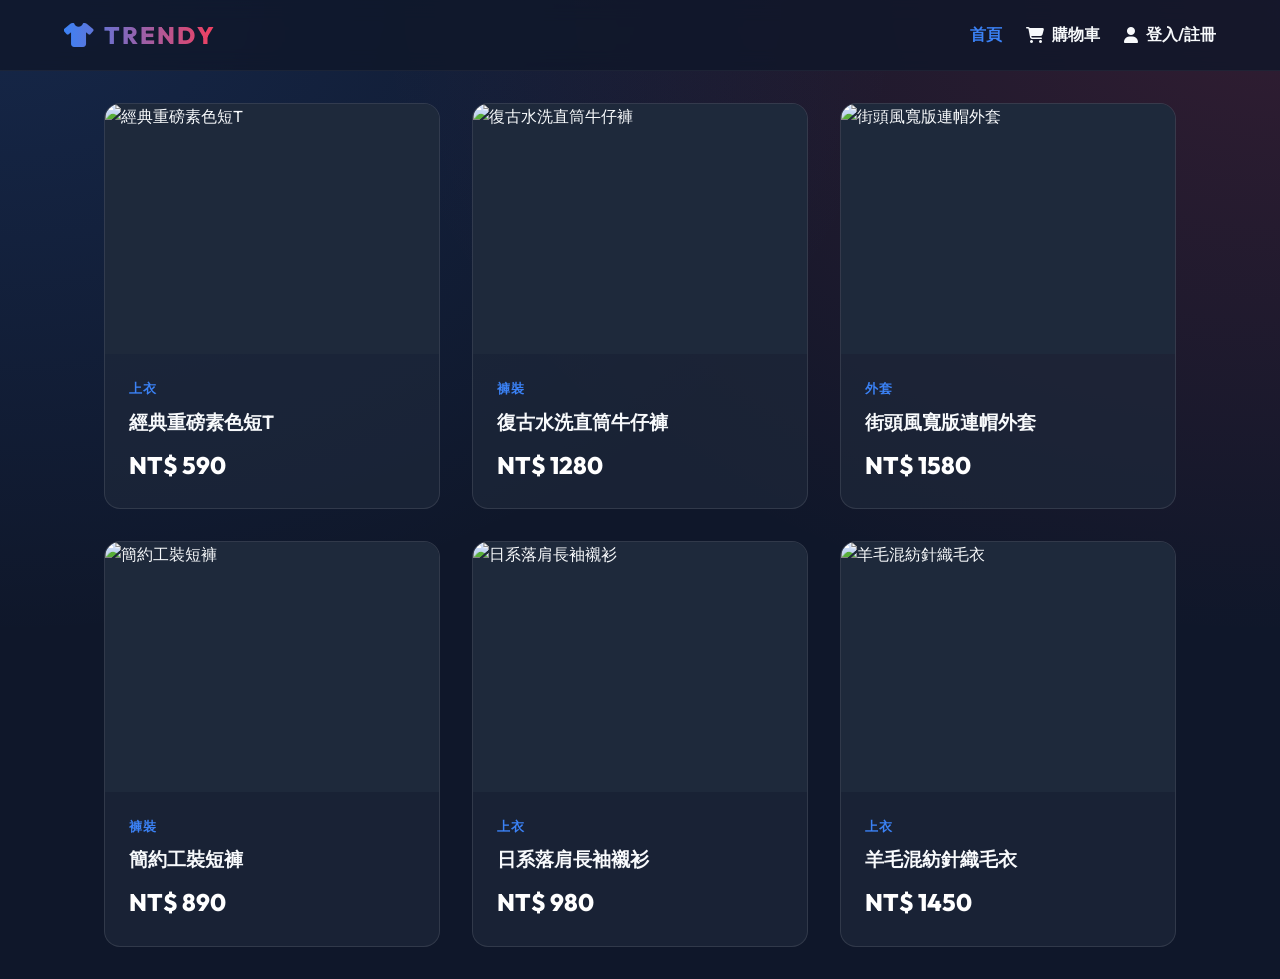
==== index.html @ 29b6b324 "Initial commit for Trendy Apparel Mall" ====
<!DOCTYPE html>
<html lang="zh-TW">
<head>
    <meta charset="UTF-8">
    <meta name="viewport" content="width=device-width, initial-scale=1.0">
    <title>潮流服飾商城 | Trendy Apparel</title>
    <link href="https://fonts.googleapis.com/css2?family=Outfit:wght@300;400;600;800&display=swap" rel="stylesheet">
    <link rel="stylesheet" href="https://cdnjs.cloudflare.com/ajax/libs/font-awesome/6.4.0/css/all.min.css">
    <link rel="stylesheet" href="css/style.css">
</head>
<body>
    <nav class="navbar">
        <div class="nav-brand">
            <i class="fa-solid fa-shirt"></i> TRENDY
        </div>
        <div class="nav-links">
            <a href="#" data-page="home" class="active">首頁</a>
            <a href="#" data-page="cart"><i class="fa-solid fa-cart-shopping"></i> 購物車 <span id="cart-count" class="badge">0</span></a>
            <a href="#" id="nav-user" data-page="auth"><i class="fa-solid fa-user"></i> 登入/註冊</a>
        </div>
    </nav>

    <main id="app-container">
        <!-- Views will be dynamically injected here -->
    </main>

    <!-- Notification Toast -->
    <div id="toast" class="toast"></div>

    <!-- Scripts -->
    <script type="module" src="js/data.js"></script>
    <script type="module" src="js/auth.js"></script>
    <script type="module" src="js/products.js"></script>
    <script type="module" src="js/cart.js"></script>
    <script type="module" src="js/app.js"></script>
</body>
</html>
---- css/style.css ----
:root {
    --bg-color: #0f172a;
    --text-color: #f8fafc;
    --primary-color: #3b82f6;
    --primary-hover: #2563eb;
    --secondary-color: #1e293b;
    --card-bg: rgba(30, 41, 59, 0.7);
    --border-color: rgba(255, 255, 255, 0.1);
    --accent-color: #f43f5e;
    --success-color: #10b981;
    --glass-bg: rgba(15, 23, 42, 0.8);
    --glass-border: rgba(255, 255, 255, 0.05);
}

* {
    margin: 0;
    padding: 0;
    box-sizing: border-box;
    font-family: 'Outfit', sans-serif;
}

body {
    background-color: var(--bg-color);
    color: var(--text-color);
    line-height: 1.6;
    background-image: 
        radial-gradient(at 0% 0%, rgba(59, 130, 246, 0.15) 0px, transparent 50%),
        radial-gradient(at 100% 0%, rgba(244, 63, 94, 0.15) 0px, transparent 50%);
    background-attachment: fixed;
    min-height: 100vh;
}

/* Navbar */
.navbar {
    display: flex;
    justify-content: space-between;
    align-items: center;
    padding: 1rem 5%;
    background: var(--glass-bg);
    backdrop-filter: blur(10px);
    -webkit-backdrop-filter: blur(10px);
    border-bottom: 1px solid var(--glass-border);
    position: sticky;
    top: 0;
    z-index: 1000;
}

.nav-brand {
    font-size: 1.5rem;
    font-weight: 800;
    letter-spacing: 2px;
    background: linear-gradient(to right, var(--primary-color), var(--accent-color));
    -webkit-background-clip: text;
    -webkit-text-fill-color: transparent;
    display: flex;
    align-items: center;
    gap: 0.5rem;
}

.nav-links {
    display: flex;
    gap: 1.5rem;
    align-items: center;
}

.nav-links a {
    color: var(--text-color);
    text-decoration: none;
    font-weight: 600;
    transition: color 0.3s ease;
    position: relative;
    display: flex;
    align-items: center;
    gap: 0.5rem;
}

.nav-links a:hover, .nav-links a.active {
    color: var(--primary-color);
}

.badge {
    background: var(--accent-color);
    color: white;
    font-size: 0.7rem;
    padding: 2px 6px;
    border-radius: 10px;
    position: absolute;
    top: -8px;
    right: -10px;
}

/* Main Container */
main {
    padding: 2rem 5%;
    max-width: 1200px;
    margin: 0 auto;
    min-height: calc(100vh - 70px);
    animation: fadeIn 0.5s ease-in;
}

@keyframes fadeIn {
    from { opacity: 0; transform: translateY(10px); }
    to { opacity: 1; transform: translateY(0); }
}

/* Buttons */
.btn {
    padding: 0.8rem 1.5rem;
    border: none;
    border-radius: 8px;
    font-weight: 600;
    cursor: pointer;
    transition: all 0.3s ease;
    background: var(--primary-color);
    color: white;
    font-size: 1rem;
    display: inline-flex;
    align-items: center;
    justify-content: center;
    gap: 0.5rem;
}

.btn:hover {
    background: var(--primary-hover);
    transform: translateY(-2px);
    box-shadow: 0 4px 12px rgba(59, 130, 246, 0.4);
}

.btn-outline {
    background: transparent;
    border: 1px solid var(--primary-color);
    color: var(--primary-color);
}

.btn-outline:hover {
    background: var(--primary-color);
    color: white;
}

.btn-danger {
    background: var(--accent-color);
}
.btn-danger:hover {
    background: #e11d48;
    box-shadow: 0 4px 12px rgba(244, 63, 94, 0.4);
}

/* Form Elements */
.form-group {
    margin-bottom: 1.5rem;
}

.form-group label {
    display: block;
    margin-bottom: 0.5rem;
    font-weight: 600;
    font-size: 0.9rem;
    color: #cbd5e1;
}

.form-control {
    width: 100%;
    padding: 0.8rem 1rem;
    background: rgba(15, 23, 42, 0.5);
    border: 1px solid var(--border-color);
    border-radius: 8px;
    color: white;
    font-size: 1rem;
    transition: border-color 0.3s ease, box-shadow 0.3s ease;
}

.form-control:focus {
    outline: none;
    border-color: var(--primary-color);
    box-shadow: 0 0 0 2px rgba(59, 130, 246, 0.3);
}

/* Cards */
.card {
    background: var(--card-bg);
    border: 1px solid var(--border-color);
    border-radius: 16px;
    padding: 2rem;
    backdrop-filter: blur(10px);
    -webkit-backdrop-filter: blur(10px);
    box-shadow: 0 10px 30px rgba(0, 0, 0, 0.2);
}

/* Product Grid */
.product-grid {
    display: grid;
    grid-template-columns: repeat(auto-fill, minmax(280px, 1fr));
    gap: 2rem;
}

.product-card {
    background: var(--card-bg);
    border: 1px solid var(--border-color);
    border-radius: 16px;
    overflow: hidden;
    transition: all 0.4s cubic-bezier(0.175, 0.885, 0.32, 1.275);
    cursor: pointer;
    position: relative;
    display: flex;
    flex-direction: column;
}

.product-card:hover {
    transform: translateY(-10px);
    border-color: var(--primary-color);
    box-shadow: 0 15px 30px rgba(0, 0, 0, 0.3);
}

.product-image-container {
    height: 250px;
    overflow: hidden;
    background: var(--secondary-color);
    position: relative;
}

.product-image {
    width: 100%;
    height: 100%;
    object-fit: cover;
    transition: transform 0.5s ease;
}

.product-card:hover .product-image {
    transform: scale(1.1);
}

.product-info {
    padding: 1.5rem;
    flex-grow: 1;
    display: flex;
    flex-direction: column;
}

.product-category {
    font-size: 0.8rem;
    color: var(--primary-color);
    text-transform: uppercase;
    font-weight: 800;
    letter-spacing: 1px;
    margin-bottom: 0.5rem;
}

.product-title {
    font-size: 1.2rem;
    font-weight: 600;
    margin-bottom: 0.5rem;
}

.product-price {
    font-size: 1.5rem;
    font-weight: 800;
    color: white;
    margin-top: auto;
}

/* Detail View */
.product-detail-view {
    display: grid;
    grid-template-columns: 1fr 1fr;
    gap: 3rem;
    align-items: center;
}

.detail-image {
    width: 100%;
    border-radius: 16px;
    box-shadow: 0 20px 40px rgba(0,0,0,0.4);
}

.quantity-control {
    display: flex;
    align-items: center;
    gap: 1rem;
    margin: 1.5rem 0;
}

.quantity-input {
    width: 80px;
    text-align: center;
}

/* Cart & Orders */
.cart-item, .order-item {
    display: flex;
    justify-content: space-between;
    align-items: center;
    padding: 1.5rem;
    border-bottom: 1px solid var(--border-color);
    background: rgba(30, 41, 59, 0.3);
    margin-bottom: 1rem;
    border-radius: 12px;
}

.cart-item-info {
    display: flex;
    align-items: center;
    gap: 1.5rem;
}

.cart-item-img {
    width: 80px;
    height: 80px;
    border-radius: 8px;
    object-fit: cover;
}

.cart-summary {
    margin-top: 2rem;
    padding-top: 2rem;
    border-top: 1px solid var(--border-color);
    text-align: right;
}

.total-price {
    font-size: 2rem;
    font-weight: 800;
    color: var(--primary-color);
    margin-bottom: 1rem;
}

/* Auth / Forms */
.auth-container {
    max-width: 450px;
    margin: 0 auto;
}

.tabs {
    display: flex;
    margin-bottom: 2rem;
    border-bottom: 1px solid var(--border-color);
}

.tab {
    flex: 1;
    text-align: center;
    padding: 1rem;
    cursor: pointer;
    font-weight: 600;
    color: #cbd5e1;
    transition: all 0.3s ease;
}

.tab.active {
    color: var(--primary-color);
    border-bottom: 2px solid var(--primary-color);
}

/* Toast */
.toast {
    position: fixed;
    bottom: 20px;
    right: 20px;
    background: var(--success-color);
    color: white;
    padding: 1rem 2rem;
    border-radius: 8px;
    box-shadow: 0 10px 30px rgba(0,0,0,0.3);
    transform: translateY(100px);
    opacity: 0;
    transition: all 0.3s cubic-bezier(0.68, -0.55, 0.265, 1.55);
    z-index: 9999;
    font-weight: 600;
}

.toast.show {
    transform: translateY(0);
    opacity: 1;
}

.toast.error {
    background: var(--accent-color);
}

/* Responsive */
@media (max-width: 768px) {
    .product-detail-view {
        grid-template-columns: 1fr;
    }
    
    .cart-item {
        flex-direction: column;
        align-items: flex-start;
        gap: 1rem;
    }
}
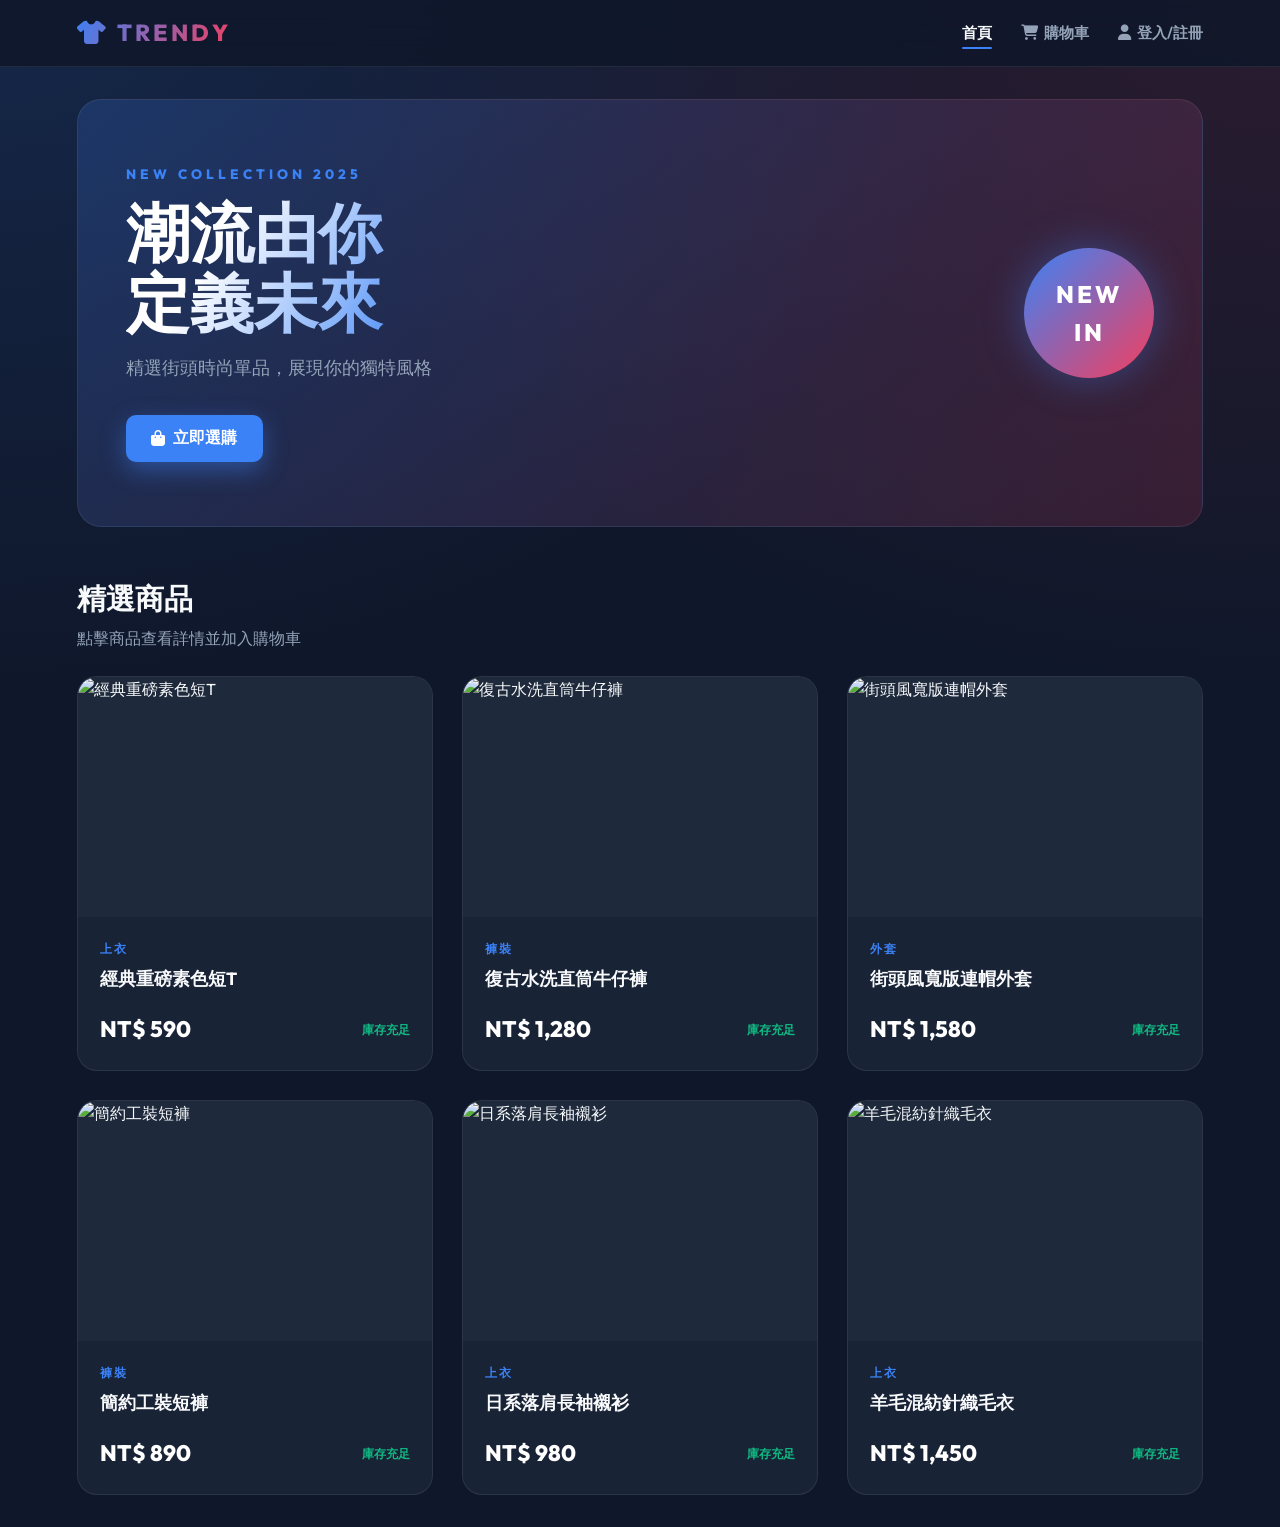
==== commit e69f9ab0: "fix: resolve blank page, refactor to single main.js, improve UI/CSS" ====
--- a/index.html
+++ b/index.html
@@ -3,8 +3,9 @@
 <head>
     <meta charset="UTF-8">
     <meta name="viewport" content="width=device-width, initial-scale=1.0">
+    <meta name="description" content="潮流服飾商城 Trendy Apparel — 精選街頭時尚單品，展現你的獨特風格">
     <title>潮流服飾商城 | Trendy Apparel</title>
-    <link href="https://fonts.googleapis.com/css2?family=Outfit:wght@300;400;600;800&display=swap" rel="stylesheet">
+    <link href="https://fonts.googleapis.com/css2?family=Outfit:wght@300;400;600;700;800&display=swap" rel="stylesheet">
     <link rel="stylesheet" href="https://cdnjs.cloudflare.com/ajax/libs/font-awesome/6.4.0/css/all.min.css">
     <link rel="stylesheet" href="css/style.css">
 </head>
@@ -15,23 +16,24 @@
         </div>
         <div class="nav-links">
             <a href="#" data-page="home" class="active">首頁</a>
-            <a href="#" data-page="cart"><i class="fa-solid fa-cart-shopping"></i> 購物車 <span id="cart-count" class="badge">0</span></a>
-            <a href="#" id="nav-user" data-page="auth"><i class="fa-solid fa-user"></i> 登入/註冊</a>
+            <a href="#" data-page="cart">
+                <i class="fa-solid fa-cart-shopping"></i> 購物車
+                <span id="cart-count" class="badge">0</span>
+            </a>
+            <a href="#" id="nav-user" data-page="auth">
+                <i class="fa-solid fa-user"></i> 登入/註冊
+            </a>
         </div>
     </nav>
 
     <main id="app-container">
-        <!-- Views will be dynamically injected here -->
+        <!-- 動態內容注入區 -->
     </main>
 
     <!-- Notification Toast -->
     <div id="toast" class="toast"></div>
 
-    <!-- Scripts -->
-    <script type="module" src="js/data.js"></script>
-    <script type="module" src="js/auth.js"></script>
-    <script type="module" src="js/products.js"></script>
-    <script type="module" src="js/cart.js"></script>
-    <script type="module" src="js/app.js"></script>
+    <!-- 單一入口腳本，不使用 ES Module，相容 file:// 直接開啟 -->
+    <script src="js/main.js"></script>
 </body>
 </html>
--- a/css/style.css
+++ b/css/style.css
@@ -1,55 +1,56 @@
+/* ============================================================
+   Trendy Apparel Mall — style.css
+   ============================================================ */
+
+/* ─── CSS Variables ─────────────────────────────────────────── */
 :root {
-    --bg-color: #0f172a;
-    --text-color: #f8fafc;
-    --primary-color: #3b82f6;
-    --primary-hover: #2563eb;
-    --secondary-color: #1e293b;
-    --card-bg: rgba(30, 41, 59, 0.7);
-    --border-color: rgba(255, 255, 255, 0.1);
-    --accent-color: #f43f5e;
-    --success-color: #10b981;
-    --glass-bg: rgba(15, 23, 42, 0.8);
-    --glass-border: rgba(255, 255, 255, 0.05);
-}
-
-* {
-    margin: 0;
-    padding: 0;
-    box-sizing: border-box;
+    --bg:           #0f172a;
+    --text:         #f8fafc;
+    --primary:      #3b82f6;
+    --primary-h:    #2563eb;
+    --secondary:    #1e293b;
+    --card-bg:      rgba(30, 41, 59, 0.75);
+    --border:       rgba(255, 255, 255, 0.08);
+    --accent:       #f43f5e;
+    --success:      #10b981;
+    --glass-bg:     rgba(15, 23, 42, 0.85);
+    --muted:        #94a3b8;
+}
+
+/* ─── Reset ─────────────────────────────────────────────────── */
+*, *::before, *::after { margin: 0; padding: 0; box-sizing: border-box; }
+body {
+    background-color: var(--bg);
+    color: var(--text);
     font-family: 'Outfit', sans-serif;
-}
-
-body {
-    background-color: var(--bg-color);
-    color: var(--text-color);
     line-height: 1.6;
-    background-image: 
-        radial-gradient(at 0% 0%, rgba(59, 130, 246, 0.15) 0px, transparent 50%),
-        radial-gradient(at 100% 0%, rgba(244, 63, 94, 0.15) 0px, transparent 50%);
+    min-height: 100vh;
+    background-image:
+        radial-gradient(at 0% 0%,   rgba(59,130,246,0.15) 0px, transparent 55%),
+        radial-gradient(at 100% 0%, rgba(244,63,94,0.12)  0px, transparent 55%);
     background-attachment: fixed;
-    min-height: 100vh;
-}
-
-/* Navbar */
+}
+
+/* ─── Navbar ─────────────────────────────────────────────────── */
 .navbar {
     display: flex;
     justify-content: space-between;
     align-items: center;
-    padding: 1rem 5%;
+    padding: 0.9rem 6%;
     background: var(--glass-bg);
-    backdrop-filter: blur(10px);
-    -webkit-backdrop-filter: blur(10px);
-    border-bottom: 1px solid var(--glass-border);
+    backdrop-filter: blur(14px);
+    -webkit-backdrop-filter: blur(14px);
+    border-bottom: 1px solid var(--border);
     position: sticky;
     top: 0;
     z-index: 1000;
 }
 
 .nav-brand {
-    font-size: 1.5rem;
-    font-weight: 800;
-    letter-spacing: 2px;
-    background: linear-gradient(to right, var(--primary-color), var(--accent-color));
+    font-size: 1.45rem;
+    font-weight: 800;
+    letter-spacing: 3px;
+    background: linear-gradient(120deg, var(--primary), var(--accent));
     -webkit-background-clip: text;
     -webkit-text-fill-color: transparent;
     display: flex;
@@ -57,99 +58,171 @@
     gap: 0.5rem;
 }
 
-.nav-links {
-    display: flex;
-    gap: 1.5rem;
-    align-items: center;
-}
+.nav-links { display: flex; gap: 1.8rem; align-items: center; }
 
 .nav-links a {
-    color: var(--text-color);
+    color: var(--muted);
     text-decoration: none;
     font-weight: 600;
-    transition: color 0.3s ease;
+    font-size: 0.95rem;
+    transition: color 0.25s;
     position: relative;
     display: flex;
     align-items: center;
-    gap: 0.5rem;
-}
-
-.nav-links a:hover, .nav-links a.active {
-    color: var(--primary-color);
-}
+    gap: 0.4rem;
+}
+.nav-links a::after {
+    content: '';
+    position: absolute;
+    bottom: -4px; left: 0;
+    width: 0; height: 2px;
+    background: var(--primary);
+    transition: width 0.3s ease;
+    border-radius: 2px;
+}
+.nav-links a:hover, .nav-links a.active { color: var(--text); }
+.nav-links a:hover::after, .nav-links a.active::after { width: 100%; }
 
 .badge {
-    background: var(--accent-color);
-    color: white;
-    font-size: 0.7rem;
+    background: var(--accent);
+    color: white;
+    font-size: 0.65rem;
+    font-weight: 800;
     padding: 2px 6px;
     border-radius: 10px;
     position: absolute;
-    top: -8px;
-    right: -10px;
-}
-
-/* Main Container */
+    top: -8px; right: -12px;
+    min-width: 18px;
+    text-align: center;
+}
+
+/* ─── Main Container ─────────────────────────────────────────── */
 main {
-    padding: 2rem 5%;
-    max-width: 1200px;
+    padding: 2rem 6%;
+    max-width: 1280px;
     margin: 0 auto;
-    min-height: calc(100vh - 70px);
-    animation: fadeIn 0.5s ease-in;
+    min-height: calc(100vh - 64px);
+    animation: fadeIn 0.4s ease;
 }
 
 @keyframes fadeIn {
-    from { opacity: 0; transform: translateY(10px); }
-    to { opacity: 1; transform: translateY(0); }
-}
-
-/* Buttons */
+    from { opacity: 0; transform: translateY(12px); }
+    to   { opacity: 1; transform: translateY(0); }
+}
+
+/* ─── Hero Section ───────────────────────────────────────────── */
+.hero {
+    position: relative;
+    background: linear-gradient(135deg, rgba(59,130,246,0.2) 0%, rgba(244,63,94,0.15) 100%);
+    border: 1px solid var(--border);
+    border-radius: 24px;
+    padding: 4rem 3rem;
+    margin-bottom: 3rem;
+    overflow: hidden;
+    display: flex;
+    align-items: center;
+    justify-content: space-between;
+}
+.hero::before {
+    content: '';
+    position: absolute;
+    inset: 0;
+    background: url('https://images.unsplash.com/photo-1490481651871-ab68de25d43d?auto=format&fit=crop&w=1600&q=60') center/cover no-repeat;
+    opacity: 0.08;
+    z-index: 0;
+}
+.hero-content { position: relative; z-index: 1; }
+.hero-sub {
+    font-size: 0.85rem;
+    font-weight: 800;
+    letter-spacing: 4px;
+    color: var(--primary);
+    margin-bottom: 0.75rem;
+}
+.hero-title {
+    font-size: clamp(2.2rem, 5vw, 4rem);
+    font-weight: 800;
+    line-height: 1.1;
+    background: linear-gradient(120deg, #fff 30%, var(--primary));
+    -webkit-background-clip: text;
+    -webkit-text-fill-color: transparent;
+    margin-bottom: 1rem;
+}
+.hero-desc {
+    font-size: 1.1rem;
+    color: var(--muted);
+    margin-bottom: 2rem;
+    max-width: 440px;
+}
+.btn-hero {
+    font-size: 1.05rem;
+    padding: 0.9rem 2.2rem;
+    background: linear-gradient(120deg, var(--primary), #6366f1);
+    box-shadow: 0 8px 24px rgba(59,130,246,0.45);
+}
+.btn-hero:hover {
+    transform: translateY(-3px);
+    box-shadow: 0 12px 32px rgba(59,130,246,0.55);
+}
+.hero-badge-wrap { position: relative; z-index: 1; }
+.hero-badge {
+    background: linear-gradient(135deg, var(--primary), var(--accent));
+    color: white;
+    font-size: 1.5rem;
+    font-weight: 800;
+    letter-spacing: 3px;
+    padding: 2rem 2.5rem;
+    border-radius: 50%;
+    width: 130px; height: 130px;
+    display: flex; align-items: center; justify-content: center;
+    text-align: center;
+    box-shadow: 0 0 40px rgba(59,130,246,0.4);
+    animation: pulse 2s infinite;
+}
+@keyframes pulse {
+    0%, 100% { box-shadow: 0 0 40px rgba(59,130,246,0.4); }
+    50%       { box-shadow: 0 0 60px rgba(59,130,246,0.7); }
+}
+
+/* ─── Section Header ─────────────────────────────────────────── */
+.section-header { margin-bottom: 1.5rem; }
+.section-title  { font-size: 1.8rem; font-weight: 800; }
+.section-sub    { color: var(--muted); margin-top: 0.3rem; }
+.page-title     { font-size: 1.8rem; font-weight: 800; margin-bottom: 1.5rem; }
+
+/* ─── Buttons ────────────────────────────────────────────────── */
 .btn {
-    padding: 0.8rem 1.5rem;
+    padding: 0.8rem 1.6rem;
     border: none;
-    border-radius: 8px;
+    border-radius: 10px;
     font-weight: 600;
     cursor: pointer;
-    transition: all 0.3s ease;
-    background: var(--primary-color);
+    transition: all 0.25s ease;
+    background: var(--primary);
     color: white;
     font-size: 1rem;
+    font-family: 'Outfit', sans-serif;
     display: inline-flex;
     align-items: center;
     justify-content: center;
     gap: 0.5rem;
 }
-
 .btn:hover {
-    background: var(--primary-hover);
+    background: var(--primary-h);
     transform: translateY(-2px);
-    box-shadow: 0 4px 12px rgba(59, 130, 246, 0.4);
-}
-
+    box-shadow: 0 6px 16px rgba(59,130,246,0.4);
+}
 .btn-outline {
     background: transparent;
-    border: 1px solid var(--primary-color);
-    color: var(--primary-color);
-}
-
-.btn-outline:hover {
-    background: var(--primary-color);
-    color: white;
-}
-
-.btn-danger {
-    background: var(--accent-color);
-}
-.btn-danger:hover {
-    background: #e11d48;
-    box-shadow: 0 4px 12px rgba(244, 63, 94, 0.4);
-}
-
-/* Form Elements */
-.form-group {
-    margin-bottom: 1.5rem;
-}
-
+    border: 1px solid var(--primary);
+    color: var(--primary);
+}
+.btn-outline:hover { background: var(--primary); color: white; }
+.btn-danger { background: var(--accent); }
+.btn-danger:hover { background: #e11d48; box-shadow: 0 6px 16px rgba(244,63,94,0.4); }
+
+/* ─── Forms ──────────────────────────────────────────────────── */
+.form-group { margin-bottom: 1.4rem; }
 .form-group label {
     display: block;
     margin-bottom: 0.5rem;
@@ -157,234 +230,330 @@
     font-size: 0.9rem;
     color: #cbd5e1;
 }
-
 .form-control {
     width: 100%;
     padding: 0.8rem 1rem;
-    background: rgba(15, 23, 42, 0.5);
-    border: 1px solid var(--border-color);
+    background: rgba(15, 23, 42, 0.6);
+    border: 1px solid var(--border);
     border-radius: 8px;
     color: white;
     font-size: 1rem;
-    transition: border-color 0.3s ease, box-shadow 0.3s ease;
-}
-
+    font-family: 'Outfit', sans-serif;
+    transition: border-color 0.25s, box-shadow 0.25s;
+}
 .form-control:focus {
     outline: none;
-    border-color: var(--primary-color);
-    box-shadow: 0 0 0 2px rgba(59, 130, 246, 0.3);
-}
-
-/* Cards */
+    border-color: var(--primary);
+    box-shadow: 0 0 0 3px rgba(59,130,246,0.2);
+}
+
+/* ─── Cards ──────────────────────────────────────────────────── */
 .card {
     background: var(--card-bg);
-    border: 1px solid var(--border-color);
-    border-radius: 16px;
+    border: 1px solid var(--border);
+    border-radius: 20px;
     padding: 2rem;
-    backdrop-filter: blur(10px);
-    -webkit-backdrop-filter: blur(10px);
-    box-shadow: 0 10px 30px rgba(0, 0, 0, 0.2);
-}
-
-/* Product Grid */
+    backdrop-filter: blur(12px);
+    -webkit-backdrop-filter: blur(12px);
+    box-shadow: 0 12px 32px rgba(0,0,0,0.2);
+}
+
+/* ─── Product Grid ───────────────────────────────────────────── */
 .product-grid {
     display: grid;
-    grid-template-columns: repeat(auto-fill, minmax(280px, 1fr));
-    gap: 2rem;
+    grid-template-columns: repeat(auto-fill, minmax(270px, 1fr));
+    gap: 1.8rem;
 }
 
 .product-card {
     background: var(--card-bg);
-    border: 1px solid var(--border-color);
-    border-radius: 16px;
+    border: 1px solid var(--border);
+    border-radius: 20px;
     overflow: hidden;
-    transition: all 0.4s cubic-bezier(0.175, 0.885, 0.32, 1.275);
+    transition: all 0.35s cubic-bezier(0.175, 0.885, 0.32, 1.275);
     cursor: pointer;
-    position: relative;
     display: flex;
     flex-direction: column;
 }
-
 .product-card:hover {
     transform: translateY(-10px);
-    border-color: var(--primary-color);
-    box-shadow: 0 15px 30px rgba(0, 0, 0, 0.3);
+    border-color: rgba(59,130,246,0.5);
+    box-shadow: 0 20px 40px rgba(0,0,0,0.3);
 }
 
 .product-image-container {
-    height: 250px;
+    height: 240px;
     overflow: hidden;
-    background: var(--secondary-color);
+    background: var(--secondary);
     position: relative;
 }
-
 .product-image {
-    width: 100%;
-    height: 100%;
+    width: 100%; height: 100%;
     object-fit: cover;
     transition: transform 0.5s ease;
-}
-
-.product-card:hover .product-image {
-    transform: scale(1.1);
-}
+    display: block;
+}
+.product-card:hover .product-image { transform: scale(1.08); }
+
+.product-overlay {
+    position: absolute;
+    inset: 0;
+    background: rgba(59,130,246,0.55);
+    display: flex;
+    align-items: center;
+    justify-content: center;
+    opacity: 0;
+    transition: opacity 0.3s ease;
+    font-weight: 700;
+    font-size: 1.05rem;
+    letter-spacing: 1px;
+}
+.product-card:hover .product-overlay { opacity: 1; }
 
 .product-info {
-    padding: 1.5rem;
+    padding: 1.4rem;
     flex-grow: 1;
     display: flex;
     flex-direction: column;
-}
-
+    gap: 0.4rem;
+}
 .product-category {
-    font-size: 0.8rem;
-    color: var(--primary-color);
+    font-size: 0.75rem;
+    color: var(--primary);
     text-transform: uppercase;
     font-weight: 800;
-    letter-spacing: 1px;
-    margin-bottom: 0.5rem;
-}
-
+    letter-spacing: 2px;
+}
 .product-title {
-    font-size: 1.2rem;
+    font-size: 1.1rem;
+    font-weight: 700;
+}
+.product-footer {
+    display: flex;
+    justify-content: space-between;
+    align-items: center;
+    margin-top: auto;
+    padding-top: 0.8rem;
+}
+.product-price {
+    font-size: 1.4rem;
+    font-weight: 800;
+    color: white;
+}
+.product-stock {
+    font-size: 0.78rem;
+    color: var(--success);
     font-weight: 600;
-    margin-bottom: 0.5rem;
-}
-
-.product-price {
-    font-size: 1.5rem;
-    font-weight: 800;
-    color: white;
-    margin-top: auto;
-}
-
-/* Detail View */
+}
+.low-stock { color: var(--accent); }
+
+/* ─── Product Detail ─────────────────────────────────────────── */
 .product-detail-view {
     display: grid;
     grid-template-columns: 1fr 1fr;
-    gap: 3rem;
-    align-items: center;
-}
-
+    gap: 3.5rem;
+    align-items: start;
+}
+.detail-img-wrap {
+    position: sticky;
+    top: 5rem;
+}
 .detail-image {
     width: 100%;
-    border-radius: 16px;
-    box-shadow: 0 20px 40px rgba(0,0,0,0.4);
-}
+    border-radius: 20px;
+    box-shadow: 0 24px 48px rgba(0,0,0,0.4);
+}
+.detail-title {
+    font-size: 2.2rem;
+    font-weight: 800;
+    margin: 0.5rem 0 1rem;
+    line-height: 1.2;
+}
+.detail-desc  { font-size: 1.05rem; color: #cbd5e1; margin-bottom: 1.5rem; }
+.detail-price { font-size: 2.5rem; font-weight: 800; color: white; margin-bottom: 0.5rem; }
+.detail-stock { color: var(--muted); font-size: 0.95rem; margin-bottom: 1.5rem; }
 
 .quantity-control {
     display: flex;
     align-items: center;
-    gap: 1rem;
-    margin: 1.5rem 0;
-}
-
-.quantity-input {
-    width: 80px;
-    text-align: center;
-}
-
-/* Cart & Orders */
-.cart-item, .order-item {
+    gap: 0.8rem;
+    margin-bottom: 1.5rem;
+}
+.quantity-input { width: 70px; text-align: center; }
+.qty-btn {
+    width: 38px; height: 38px;
+    border-radius: 8px;
+    border: 1px solid var(--border);
+    background: var(--secondary);
+    color: white;
+    font-size: 1.3rem;
+    cursor: pointer;
+    display: flex; align-items: center; justify-content: center;
+    transition: background 0.2s;
+}
+.qty-btn:hover { background: var(--primary); border-color: var(--primary); }
+.btn-add-cart { width: 100%; font-size: 1.1rem; padding: 1rem; }
+
+/* ─── Cart ───────────────────────────────────────────────────── */
+.cart-list { margin-top: 1rem; }
+
+.cart-item {
     display: flex;
     justify-content: space-between;
     align-items: center;
-    padding: 1.5rem;
-    border-bottom: 1px solid var(--border-color);
-    background: rgba(30, 41, 59, 0.3);
+    padding: 1.2rem 1.5rem;
+    background: rgba(30,41,59,0.4);
+    border: 1px solid var(--border);
+    border-radius: 14px;
     margin-bottom: 1rem;
-    border-radius: 12px;
-}
-
-.cart-item-info {
-    display: flex;
-    align-items: center;
-    gap: 1.5rem;
-}
-
-.cart-item-img {
-    width: 80px;
-    height: 80px;
-    border-radius: 8px;
-    object-fit: cover;
-}
+    transition: background 0.2s;
+}
+.cart-item:hover { background: rgba(30,41,59,0.7); }
+.cart-item-info  { display: flex; align-items: center; gap: 1.2rem; }
+.cart-item-img   { width: 76px; height: 76px; border-radius: 10px; object-fit: cover; }
+.cart-item-name  { font-weight: 700; font-size: 1.05rem; }
+.cart-item-meta  { color: var(--muted); font-size: 0.9rem; margin-top: 0.25rem; }
+.cart-item-right { text-align: right; }
+.cart-item-subtotal { font-weight: 800; font-size: 1.15rem; margin-bottom: 0.5rem; }
+.btn-remove { font-size: 0.85rem; padding: 0.5rem 0.9rem; }
 
 .cart-summary {
     margin-top: 2rem;
-    padding-top: 2rem;
-    border-top: 1px solid var(--border-color);
+    padding: 1.8rem;
+    background: var(--card-bg);
+    border: 1px solid var(--border);
+    border-radius: 16px;
     text-align: right;
 }
-
-.total-price {
-    font-size: 2rem;
-    font-weight: 800;
-    color: var(--primary-color);
+.cart-summary-row {
+    display: flex;
+    justify-content: space-between;
+    align-items: center;
+    margin-bottom: 1.2rem;
+    font-size: 1.05rem;
+    color: var(--muted);
+}
+.total-price   { font-size: 2rem; font-weight: 800; color: var(--primary); }
+.btn-checkout  { font-size: 1.1rem; padding: 1rem 2.5rem; margin-top: 1rem; }
+
+/* ─── Orders ─────────────────────────────────────────────────── */
+.order-card { margin-bottom: 1.5rem; }
+.order-header {
+    display: flex;
+    justify-content: space-between;
+    border-bottom: 1px solid var(--border);
+    padding-bottom: 1rem;
     margin-bottom: 1rem;
 }
-
-/* Auth / Forms */
-.auth-container {
-    max-width: 450px;
-    margin: 0 auto;
-}
+.order-label { color: var(--muted); font-size: 0.82rem; margin-bottom: 0.2rem; }
+.order-id    { font-weight: 800; font-size: 0.95rem; word-break: break-all; }
+.order-items { display: flex; flex-direction: column; gap: 0.75rem; }
+.order-item-row {
+    display: flex;
+    align-items: center;
+    gap: 1rem;
+}
+.order-item-img  { width: 52px; height: 52px; border-radius: 8px; object-fit: cover; flex-shrink: 0; }
+.order-item-name { flex: 1; font-size: 0.95rem; }
+.order-item-price { font-weight: 700; white-space: nowrap; }
+.order-footer {
+    display: flex;
+    justify-content: flex-end;
+    align-items: center;
+    gap: 1rem;
+    margin-top: 1rem;
+    padding-top: 1rem;
+    border-top: 1px solid var(--border);
+}
+.order-total-label { color: var(--muted); }
+.order-total { font-size: 1.5rem; font-weight: 800; color: var(--primary); }
+
+/* ─── Auth ───────────────────────────────────────────────────── */
+.auth-container { max-width: 460px; margin: 0 auto; }
+.auth-title {
+    font-size: 1.6rem;
+    font-weight: 800;
+    text-align: center;
+    margin-bottom: 1.5rem;
+}
+.member-avatar {
+    text-align: center;
+    font-size: 4rem;
+    color: var(--primary);
+    margin-bottom: 0.5rem;
+}
+.member-name {
+    text-align: center;
+    font-size: 1.2rem;
+    font-weight: 700;
+    margin-bottom: 1.5rem;
+    color: var(--muted);
+}
+.auth-btn-row { display: flex; gap: 1rem; }
+.auth-btn-row .btn { flex: 1; }
 
 .tabs {
     display: flex;
     margin-bottom: 2rem;
-    border-bottom: 1px solid var(--border-color);
-}
-
+    border-bottom: 1px solid var(--border);
+}
 .tab {
     flex: 1;
     text-align: center;
-    padding: 1rem;
+    padding: 0.9rem;
     cursor: pointer;
-    font-weight: 600;
-    color: #cbd5e1;
-    transition: all 0.3s ease;
-}
-
-.tab.active {
-    color: var(--primary-color);
-    border-bottom: 2px solid var(--primary-color);
-}
-
-/* Toast */
+    font-weight: 700;
+    color: var(--muted);
+    transition: all 0.25s;
+    border-bottom: 2px solid transparent;
+    margin-bottom: -1px;
+}
+.tab.active { color: var(--primary); border-bottom-color: var(--primary); }
+
+/* ─── Empty State ─────────────────────────────────────────────── */
+.empty-state {
+    text-align: center;
+    padding: 5rem 2rem;
+}
+.empty-icon {
+    font-size: 4.5rem;
+    color: var(--border);
+    display: block;
+    margin-bottom: 1.5rem;
+}
+.empty-state h2 { font-size: 1.5rem; margin-bottom: 0.5rem; }
+.empty-state p  { color: var(--muted); margin-bottom: 2rem; }
+
+/* ─── Toast ──────────────────────────────────────────────────── */
 .toast {
     position: fixed;
-    bottom: 20px;
-    right: 20px;
-    background: var(--success-color);
-    color: white;
-    padding: 1rem 2rem;
-    border-radius: 8px;
-    box-shadow: 0 10px 30px rgba(0,0,0,0.3);
-    transform: translateY(100px);
+    bottom: 24px; right: 24px;
+    background: var(--success);
+    color: white;
+    padding: 0.9rem 1.8rem;
+    border-radius: 12px;
+    box-shadow: 0 12px 32px rgba(0,0,0,0.3);
+    transform: translateY(120px);
     opacity: 0;
-    transition: all 0.3s cubic-bezier(0.68, -0.55, 0.265, 1.55);
+    transition: all 0.35s cubic-bezier(0.68, -0.55, 0.265, 1.55);
     z-index: 9999;
-    font-weight: 600;
-}
-
-.toast.show {
-    transform: translateY(0);
-    opacity: 1;
-}
-
-.toast.error {
-    background: var(--accent-color);
-}
-
-/* Responsive */
-@media (max-width: 768px) {
-    .product-detail-view {
-        grid-template-columns: 1fr;
-    }
-    
-    .cart-item {
-        flex-direction: column;
-        align-items: flex-start;
-        gap: 1rem;
-    }
-}
+    font-weight: 700;
+    max-width: 320px;
+}
+.toast.show  { transform: translateY(0); opacity: 1; }
+.toast.error { background: var(--accent); }
+
+/* ─── Responsive ─────────────────────────────────────────────── */
+@media (max-width: 900px) {
+    .hero { flex-direction: column; gap: 2rem; padding: 2.5rem 2rem; }
+    .product-detail-view { grid-template-columns: 1fr; }
+    .detail-img-wrap { position: static; }
+}
+@media (max-width: 600px) {
+    .navbar { padding: 0.8rem 4%; }
+    .nav-links { gap: 1rem; }
+    main { padding: 1.5rem 4%; }
+    .cart-item { flex-direction: column; align-items: flex-start; gap: 0.8rem; }
+    .cart-item-right { width: 100%; display: flex; justify-content: space-between; align-items: center; }
+    .hero-badge { display: none; }
+}
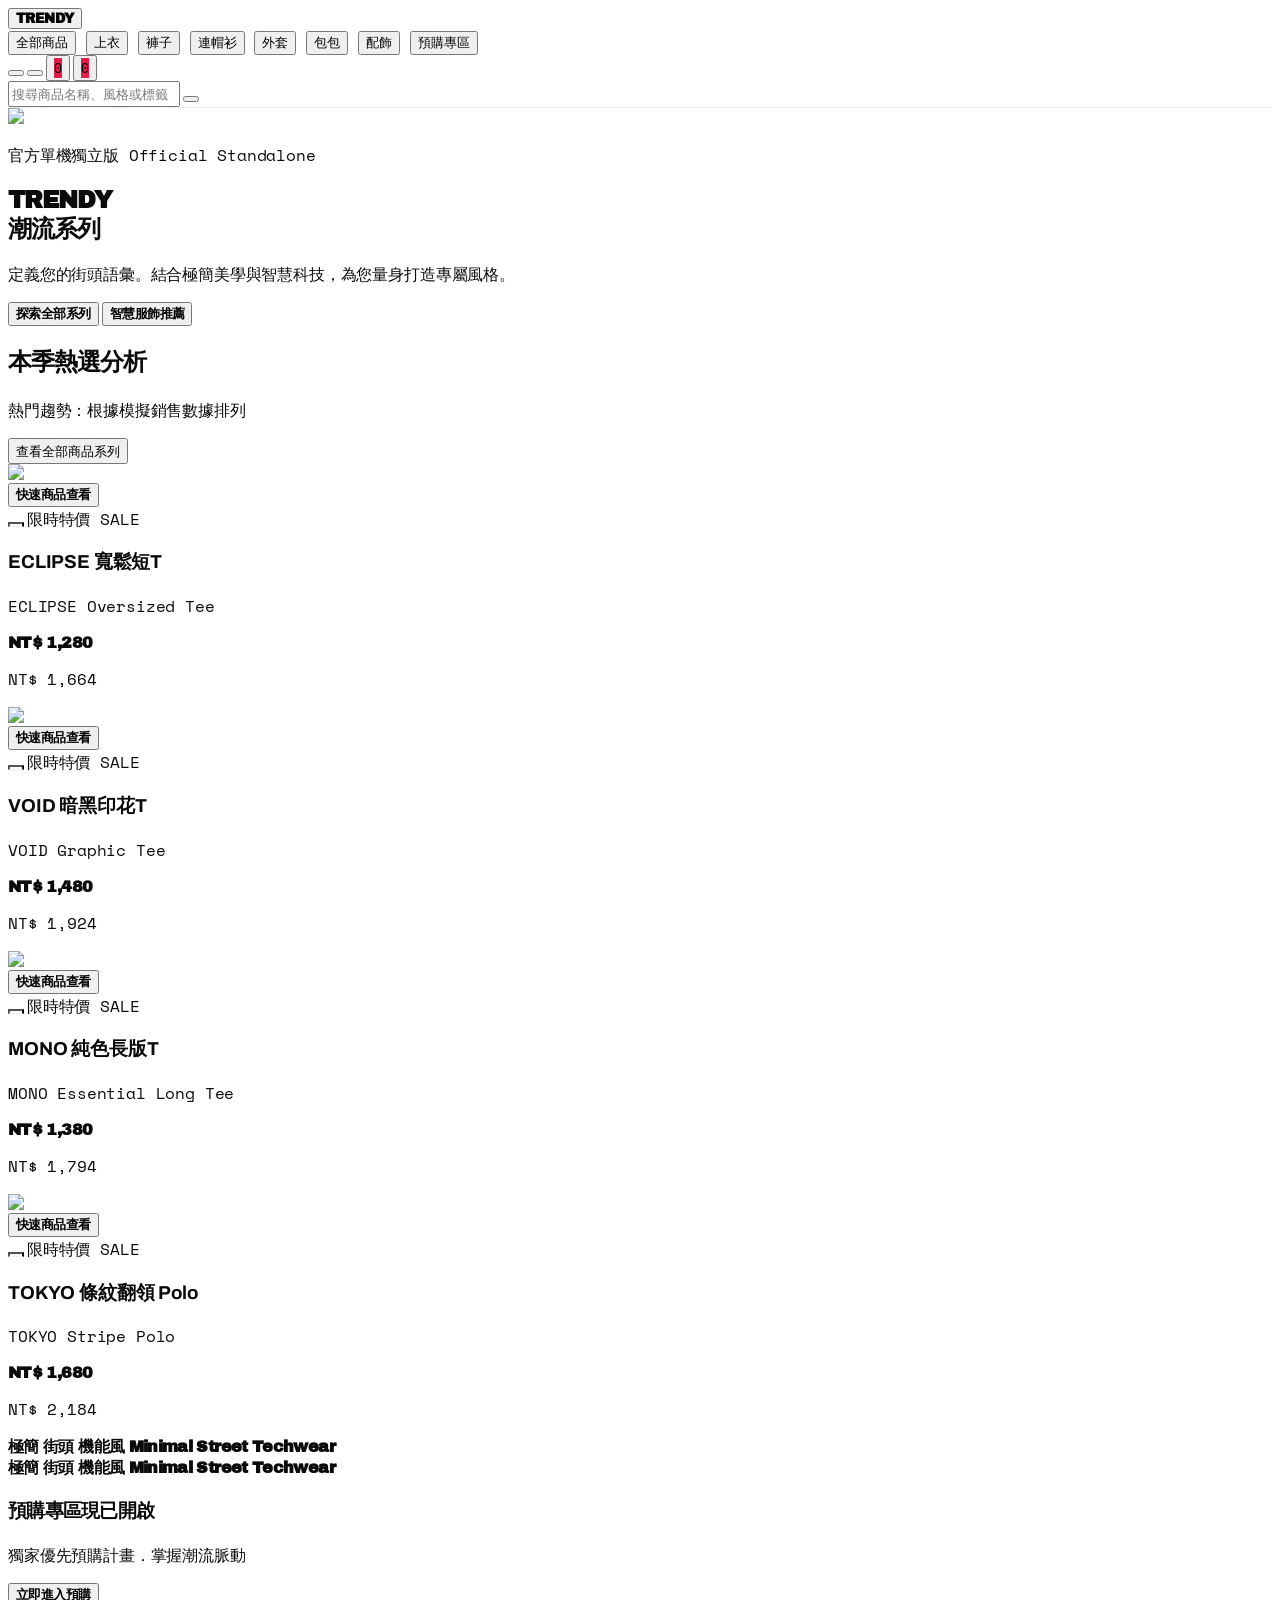
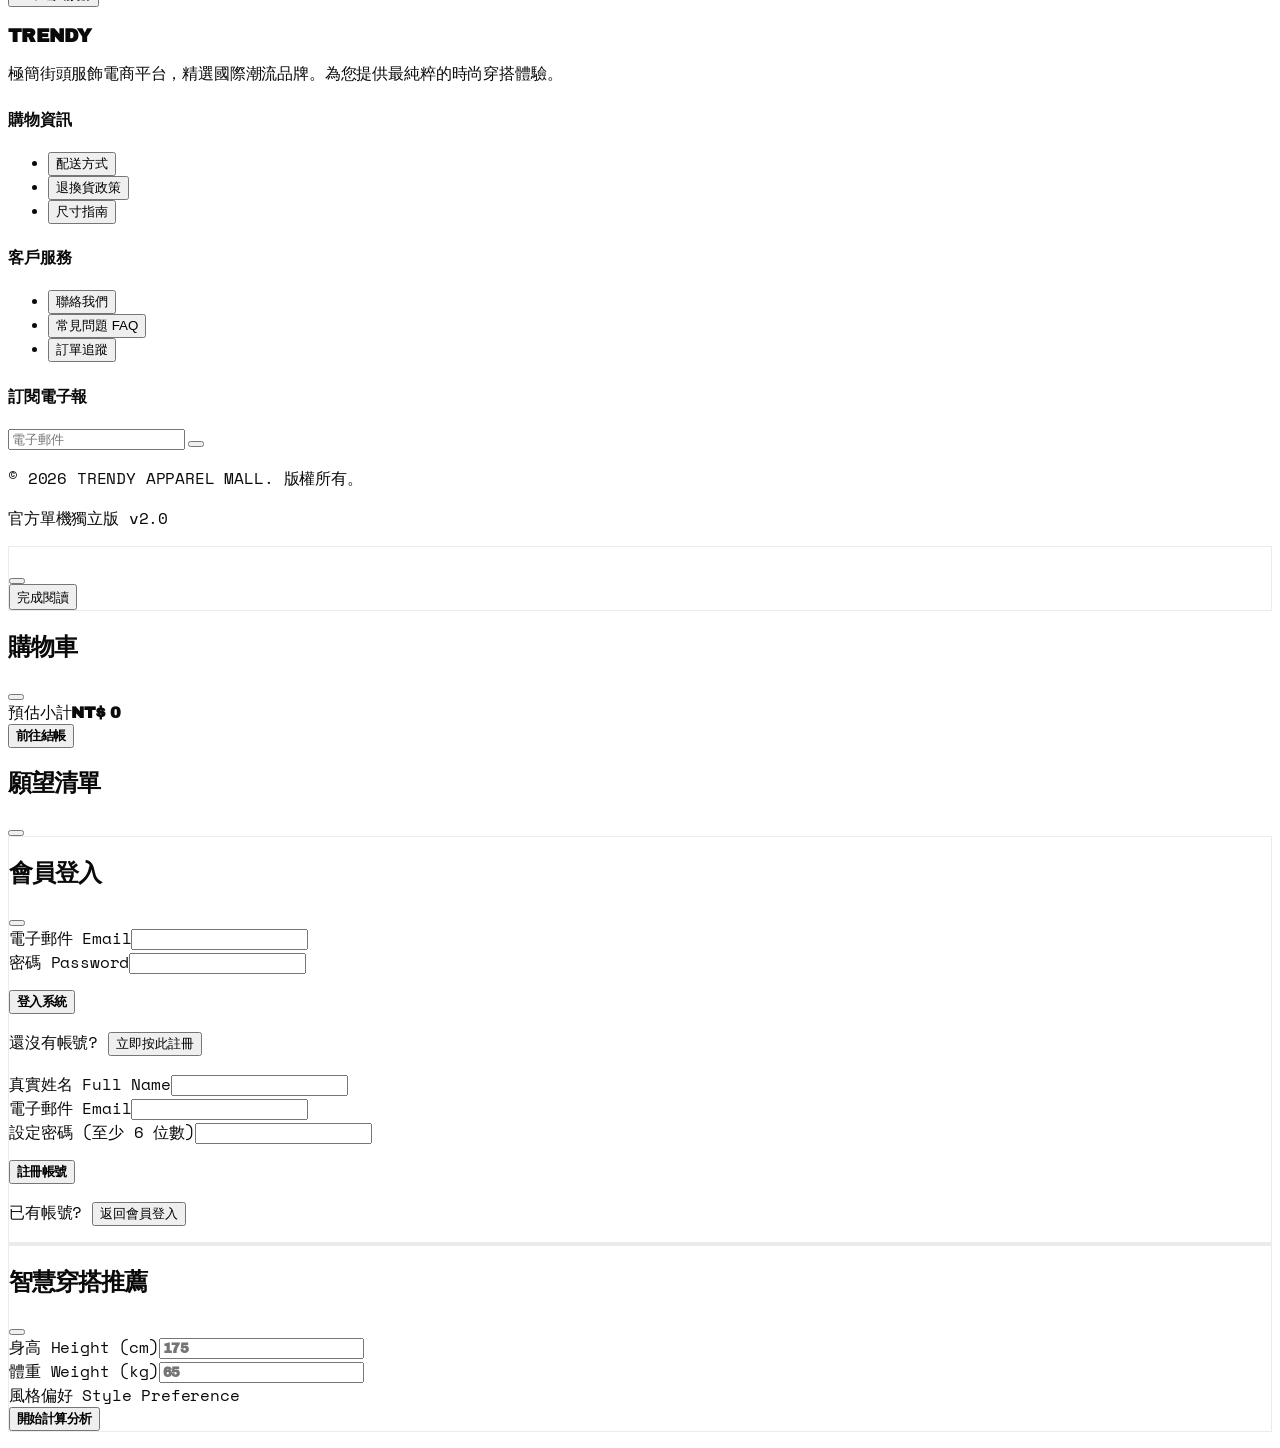
==== commit 70945335: "Add files via upload" ====
--- a/index.html
+++ b/index.html
@@ -1,39 +1,1052 @@
-<!DOCTYPE html>
+<!doctype html>
 <html lang="zh-TW">
+
 <head>
-    <meta charset="UTF-8">
-    <meta name="viewport" content="width=device-width, initial-scale=1.0">
-    <meta name="description" content="潮流服飾商城 Trendy Apparel — 精選街頭時尚單品，展現你的獨特風格">
-    <title>潮流服飾商城 | Trendy Apparel</title>
-    <link href="https://fonts.googleapis.com/css2?family=Outfit:wght@300;400;600;700;800&display=swap" rel="stylesheet">
-    <link rel="stylesheet" href="https://cdnjs.cloudflare.com/ajax/libs/font-awesome/6.4.0/css/all.min.css">
-    <link rel="stylesheet" href="css/style.css">
+  <meta charset="UTF-8">
+  <meta name="viewport" content="width=device-width, initial-scale=1.0">
+  <meta name="theme-color" content="#0A0A0A" />
+  <meta name="description" content="TRENDY APPAREL MALL — 極簡街頭服飾電商" />
+  <title>TRENDY APPAREL MALL — 極簡街頭服飾</title>
+
+  <!-- Tailwind CSS CDN -->
+  <script src="https://cdn.tailwindcss.com"></script>
+
+  <!-- Lucide Icons CDN -->
+  <script src="https://unpkg.com/lucide@latest"></script>
+
+  <!-- Google Fonts -->
+  <link rel="preconnect" href="https://fonts.googleapis.com">
+  <link rel="preconnect" href="https://fonts.gstatic.com" crossorigin>
+  <link
+    href="https://fonts.googleapis.com/css2?family=Archivo+Black&family=Space+Mono:wght@400;700&family=Archivo:wght@300;400;500;600;700;800;900&display=swap"
+    rel="stylesheet">
+
+  <style>
+    /* TRENDY APPAREL MALL — 全站樣式 */
+    * {
+      -webkit-font-smoothing: antialiased;
+      -moz-osx-font-smoothing: grayscale;
+    }
+
+    body {
+      font-family: 'Archivo', 'Helvetica Neue', sans-serif;
+      letter-spacing: -0.01em;
+      background: #FFFFFF;
+      color: #0A0A0A;
+    }
+
+    .font-display {
+      font-family: 'Archivo Black', sans-serif;
+      font-weight: 900;
+      letter-spacing: -0.04em;
+    }
+
+    .font-mono {
+      font-family: 'Space Mono', monospace;
+    }
+
+    ::selection {
+      background: #0A0A0A;
+      color: #fff;
+    }
+
+    .glass {
+      background: rgba(255, 255, 255, 0.72);
+      backdrop-filter: blur(20px) saturate(140%);
+      -webkit-backdrop-filter: blur(20px) saturate(140%);
+      border-bottom: 1px solid rgba(10, 10, 10, 0.06);
+    }
+
+    .glass-dark {
+      background: rgba(10, 10, 10, 0.55);
+      backdrop-filter: blur(24px) saturate(140%);
+      -webkit-backdrop-filter: blur(24px) saturate(140%);
+    }
+
+    .glass-card {
+      background: rgba(255, 255, 255, 0.92);
+      backdrop-filter: blur(16px);
+      border: 1px solid rgba(10, 10, 10, 0.08);
+    }
+
+    .grain::after {
+      content: "";
+      position: absolute;
+      inset: 0;
+      pointer-events: none;
+      opacity: 0.07;
+      mix-blend-mode: overlay;
+      background-image: url("data:image/svg+xml;utf8,<svg viewBox='0 0 200 200' xmlns='http://www.w3.org/2000/svg'><filter id='n'><feTurbulence type='fractalNoise' baseFrequency='0.9' numOctaves='2' stitchTiles='stitch'/></filter><rect width='100%25' height='100%25' filter='url(%23n)'/></svg>");
+    }
+
+    .img-zoom {
+      transition: transform 1.2s cubic-bezier(0.2, 0.8, 0.2, 1);
+    }
+
+    .group:hover .img-zoom {
+      transform: scale(1.06);
+    }
+
+    ::-webkit-scrollbar {
+      width: 8px;
+      height: 8px;
+    }
+
+    ::-webkit-scrollbar-track {
+      background: #F5F5F4;
+    }
+
+    ::-webkit-scrollbar-thumb {
+      background: #0A0A0A;
+      border-radius: 4px;
+    }
+
+    ::-webkit-scrollbar-thumb:hover {
+      background: #374151;
+    }
+
+    @keyframes fadeIn {
+      from {
+        opacity: 0;
+      }
+
+      to {
+        opacity: 1;
+      }
+    }
+
+    @keyframes slideInRight {
+      from {
+        transform: translateX(100%);
+      }
+
+      to {
+        transform: translateX(0);
+      }
+    }
+
+    @keyframes slideInUp {
+      from {
+        transform: translateY(20px);
+        opacity: 0;
+      }
+
+      to {
+        transform: translateY(0);
+        opacity: 1;
+      }
+    }
+
+    @keyframes marquee {
+      from {
+        transform: translateX(0);
+      }
+
+      to {
+        transform: translateX(-50%);
+      }
+    }
+
+    @keyframes heartBeat {
+      0% {
+        transform: scale(1)
+      }
+
+      25% {
+        transform: scale(1.3)
+      }
+
+      50% {
+        transform: scale(.95)
+      }
+
+      75% {
+        transform: scale(1.15)
+      }
+
+      100% {
+        transform: scale(1)
+      }
+    }
+
+    @keyframes fadeUp {
+      from {
+        opacity: 0;
+        transform: translateY(30px)
+      }
+
+      to {
+        opacity: 1;
+        transform: translateY(0)
+      }
+    }
+
+    @keyframes bounce {
+
+      0%,
+      100% {
+        transform: translateY(0)
+      }
+
+      50% {
+        transform: translateY(-8px)
+      }
+    }
+
+    .fade-in {
+      animation: fadeIn 0.3s ease;
+    }
+
+    .slide-in-right {
+      animation: slideInRight 0.4s cubic-bezier(0.16, 1, 0.3, 1);
+    }
+
+    .slide-in-up {
+      animation: slideInUp 0.5s cubic-bezier(0.16, 1, 0.3, 1);
+    }
+
+    .marquee-track {
+      animation: marquee 40s linear infinite;
+    }
+
+    .heart-beat {
+      animation: heartBeat 0.6s ease;
+    }
+
+    .fade-up {
+      animation: fadeUp 0.6s cubic-bezier(0.16, 1, 0.3, 1) both;
+    }
+
+    .bounce {
+      animation: bounce 2s ease infinite;
+    }
+
+    .accent-red {
+      color: #E11D48;
+    }
+
+    .bg-accent-red {
+      background-color: #E11D48;
+    }
+
+    .accent-amber {
+      color: #D97706;
+    }
+
+    .bg-accent-amber {
+      background-color: #D97706;
+    }
+
+    button:active {
+      transform: scale(0.97);
+    }
+
+    button {
+      user-select: none;
+    }
+
+    button:focus-visible,
+    a:focus-visible,
+    input:focus-visible {
+      outline: 2px solid #0A0A0A;
+      outline-offset: 2px;
+    }
+
+    button:focus:not(:focus-visible) {
+      outline: none;
+    }
+
+    @media (hover: none) {
+      .group:hover .img-zoom {
+        transform: scale(1);
+      }
+    }
+
+    @media (max-width: 768px) {
+
+      button,
+      a {
+        min-height: 44px;
+      }
+    }
+
+    html {
+      scroll-behavior: smooth;
+    }
+
+    .preorder-badge {
+      background-color: #D97706;
+      color: white;
+      padding: 4px 10px;
+      font-size: 11px;
+      font-family: 'Space Mono', monospace;
+      text-transform: uppercase;
+      letter-spacing: 0.05em;
+    }
+
+    .size-opt {
+      height: 48px;
+      min-width: 60px;
+      display: flex;
+      align-items: center;
+      justify-content: center;
+    }
+
+    .size-opt.active {
+      background: black;
+      color: white;
+      border-color: black;
+    }
+
+    .modal-scroll::-webkit-scrollbar {
+      width: 4px;
+    }
+  </style>
 </head>
+
 <body>
-    <nav class="navbar">
-        <div class="nav-brand">
-            <i class="fa-solid fa-shirt"></i> TRENDY
-        </div>
-        <div class="nav-links">
-            <a href="#" data-page="home" class="active">首頁</a>
-            <a href="#" data-page="cart">
-                <i class="fa-solid fa-cart-shopping"></i> 購物車
-                <span id="cart-count" class="badge">0</span>
-            </a>
-            <a href="#" id="nav-user" data-page="auth">
-                <i class="fa-solid fa-user"></i> 登入/註冊
-            </a>
-        </div>
+  <!-- ========== 導覽列 HEADER ========== -->
+  <header class="glass fixed top-0 left-0 right-0 z-50">
+    <nav class="max-w-[1800px] mx-auto px-4 sm:px-8 lg:px-12 py-4 flex items-center justify-between">
+      <button onclick="navigateTo('home')" class="font-display text-xl sm:text-2xl tracking-tight">TRENDY</button>
+
+      <div class="hidden md:flex items-center space-x-8 font-mono text-xs uppercase tracking-wider">
+        <button onclick="navigateTo('shop', 'all')" class="hover:text-gray-600 transition">全部商品</button>
+        <button onclick="navigateTo('shop', 'shirts')" class="hover:text-gray-600 transition">上衣</button>
+        <button onclick="navigateTo('shop', 'pants')" class="hover:text-gray-600 transition">褲子</button>
+        <button onclick="navigateTo('shop', 'hoodies')" class="hover:text-gray-600 transition">連帽衫</button>
+        <button onclick="navigateTo('shop', 'jackets')" class="hover:text-gray-600 transition">外套</button>
+        <button onclick="navigateTo('shop', 'bags')" class="hover:text-gray-600 transition">包包</button>
+        <button onclick="navigateTo('shop', 'jewelry')" class="hover:text-gray-600 transition">配飾</button>
+        <button onclick="navigateTo('preorder')" class="hover:text-gray-600 transition">預購專區</button>
+      </div>
+
+      <div class="flex items-center space-x-4">
+        <button onclick="toggleSearch()" title="搜尋" class="hover:opacity-60 transition"><i data-lucide="search"
+            class="w-5 h-5"></i></button>
+        <button onclick="handleAccountClick()" title="會員中心" class="hover:opacity-60 transition"><i data-lucide="user"
+            class="w-5 h-5"></i></button>
+        <button onclick="toggleWishlist()" title="願望清單" class="hover:opacity-60 transition relative">
+          <i data-lucide="heart" class="w-5 h-5"></i>
+          <span id="wishlist-count"
+            class="hidden absolute -top-2 -right-2 bg-accent-red text-white text-xs rounded-full w-4 h-4 flex items-center justify-center font-mono">0</span>
+        </button>
+        <button onclick="toggleCart()" title="購物車" class="hover:opacity-60 transition relative">
+          <i data-lucide="shopping-bag" class="w-5 h-5"></i>
+          <span id="cart-count"
+            class="hidden absolute -top-2 -right-2 bg-accent-red text-white text-xs rounded-full w-4 h-4 flex items-center justify-center font-mono">0</span>
+        </button>
+      </div>
     </nav>
-
-    <main id="app-container">
-        <!-- 動態內容注入區 -->
-    </main>
-
-    <!-- Notification Toast -->
-    <div id="toast" class="toast"></div>
-
-    <!-- 單一入口腳本，不使用 ES Module，相容 file:// 直接開啟 -->
-    <script src="js/main.js"></script>
+    <div id="search-bar" class="hidden border-t border-black/10 bg-white">
+      <div class="max-w-[1800px] mx-auto px-4 sm:px-8 lg:px-12 py-4 flex gap-4">
+        <input type="text" id="search-input" placeholder="搜尋商品名稱、風格或標籤 (例: 街頭, 暗黑, Tech)..."
+          class="w-full border-b-2 border-black/20 focus:border-black outline-none pb-2 font-mono text-sm">
+        <button onclick="toggleSearch()"><i data-lucide="x" class="w-5 h-5"></i></button>
+      </div>
+    </div>
+  </header>
+
+  <!-- ========== 主要內容 MAIN CONTENT ========== -->
+  <main id="app-content" class="pt-20"></main>
+
+  <!-- ========== 頁腳 FOOTER ========== -->
+  <footer class="bg-[#0A0A0A] text-white py-32">
+    <div class="max-w-[1800px] mx-auto px-4 sm:px-8 lg:px-12">
+      <div class="grid grid-cols-1 md:grid-cols-4 gap-12 mb-20">
+        <div>
+          <h3 class="font-display text-2xl mb-6">TRENDY</h3>
+          <p class="text-sm text-gray-400 leading-relaxed">極簡街頭服飾電商平台，精選國際潮流品牌。為您提供最純粹的時尚穿搭體驗。</p>
+        </div>
+        <div>
+          <h4 class="font-mono text-xs uppercase tracking-wider mb-6">購物資訊</h4>
+          <ul class="space-y-3 text-sm text-gray-400">
+            <li><button onclick="openInfoModal('shipping')" class="hover:text-white transition">配送方式</button></li>
+            <li><button onclick="openInfoModal('returns')" class="hover:text-white transition">退換貨政策</button></li>
+            <li><button onclick="openInfoModal('size')" class="hover:text-white transition">尺寸指南</button></li>
+          </ul>
+        </div>
+        <div>
+          <h4 class="font-mono text-xs uppercase tracking-wider mb-6">客戶服務</h4>
+          <ul class="space-y-3 text-sm text-gray-400">
+            <li><button onclick="openInfoModal('contact')" class="hover:text-white transition">聯絡我們</button></li>
+            <li><button onclick="openInfoModal('faq')" class="hover:text-white transition">常見問題 FAQ</button></li>
+            <li><button onclick="openInfoModal('tracking')" class="hover:text-white transition">訂單追蹤</button></li>
+          </ul>
+        </div>
+        <div>
+          <h4 class="font-mono text-xs uppercase tracking-wider mb-6">訂閱電子報</h4>
+          <div class="flex gap-2">
+            <input type="email" placeholder="電子郵件"
+              class="bg-transparent border-b border-white/20 focus:border-white outline-none pb-2 text-sm flex-1">
+            <button class="hover:opacity-60 transition" title="訂閱"><i data-lucide="arrow-right"
+                class="w-5 h-5"></i></button>
+          </div>
+        </div>
+      </div>
+      <div
+        class="border-t border-white/10 pt-8 flex flex-col md:flex-row justify-between items-center text-xs text-gray-500 font-mono">
+        <p>&copy; 2026 TRENDY APPAREL MALL. 版權所有。</p>
+        <p class="mt-4 md:mt-0 font-bold tracking-widest uppercase">官方單機獨立版 v2.0</p>
+      </div>
+    </div>
+  </footer>
+
+  <!-- ========== 彈窗與側欄 MODALS & DRAWERS ========== -->
+  <div id="info-modal" class="hidden fixed inset-0 z-[60] overflow-y-auto">
+    <div class="glass-dark absolute inset-0 fade-in" onclick="closeInfoModal()"></div>
+    <div class="relative min-h-screen flex items-start justify-center p-4 py-16">
+      <div class="glass-card rounded-lg w-full max-w-4xl slide-in-up">
+        <div class="p-8 md:p-12">
+          <div class="flex justify-between items-start mb-8">
+            <div>
+              <p id="info-modal-en" class="font-mono text-xs uppercase tracking-[0.3em] text-gray-500 mb-2"></p>
+              <h2 id="info-modal-title" class="font-display text-4xl tracking-tight"></h2>
+            </div>
+            <button onclick="closeInfoModal()"><i data-lucide="x" class="w-7 h-7"></i></button>
+          </div>
+          <div id="info-modal-body" class="space-y-8"></div>
+          <div class="mt-12 pt-8 border-t border-black/10 text-center"><button onclick="closeInfoModal()"
+              class="bg-black text-white px-16 py-4 font-mono text-xs uppercase tracking-wider hover:bg-gray-800 transition">完成閱讀</button>
+          </div>
+        </div>
+      </div>
+    </div>
+  </div>
+
+  <div id="cart-drawer" class="hidden fixed inset-0 z-50">
+    <div class="glass-dark absolute inset-0 fade-in" onclick="toggleCart()"></div>
+    <div
+      class="absolute right-0 top-0 bottom-0 w-full md:w-[550px] bg-white slide-in-right overflow-y-auto flex flex-col shadow-2xl">
+      <div class="p-8 border-b border-black/10 flex justify-between items-center">
+        <h2 class="font-display text-3xl italic">購物車</h2><button onclick="toggleCart()"><i data-lucide="x"
+            class="w-7 h-7"></i></button>
+      </div>
+      <div id="cart-items" class="flex-1 p-8 space-y-6 overflow-y-auto"></div>
+      <div class="border-t border-black/10 p-8 space-y-6 bg-gray-50">
+        <div class="flex justify-between items-center"><span
+            class="font-mono text-sm uppercase font-bold">預估小計</span><span id="cart-subtotal"
+            class="text-3xl font-display tracking-tighter">NT$ 0</span></div>
+        <button onclick="proceedToCheckout()"
+          class="w-full bg-black text-white py-6 font-display text-xl uppercase tracking-[0.2em] hover:bg-gray-800 transition shadow-lg">前往結帳</button>
+      </div>
+    </div>
+  </div>
+
+  <div id="wishlist-drawer" class="hidden fixed inset-0 z-50">
+    <div class="glass-dark absolute inset-0 fade-in" onclick="toggleWishlist()"></div>
+    <div
+      class="absolute right-0 top-0 bottom-0 w-full md:w-[500px] bg-white slide-in-right overflow-y-auto divide-y divide-black/10">
+      <div class="p-8 flex justify-between items-center">
+        <h2 class="font-display text-3xl italic">願望清單</h2><button onclick="toggleWishlist()"><i data-lucide="x"
+            class="w-7 h-7"></i></button>
+      </div>
+      <div id="wishlist-items" class="p-8 space-y-6"></div>
+    </div>
+  </div>
+
+  <div id="auth-modal" class="hidden fixed inset-0 z-50">
+    <div class="glass-dark absolute inset-0 fade-in" onclick="toggleAuth()"></div>
+    <div
+      class="absolute top-1/2 left-1/2 -translate-x-1/2 -translate-y-1/2 w-[95%] max-w-md glass-card rounded-2xl slide-in-up p-10 shadow-2xl">
+      <div class="flex justify-between items-center mb-10">
+        <h2 id="auth-title" class="font-display text-3xl italic">會員登入</h2><button onclick="toggleAuth()"><i
+            data-lucide="x" class="w-7 h-7"></i></button>
+      </div>
+      <div id="login-form" class="space-y-6">
+        <div class="space-y-1"><label class="text-[10px] font-mono uppercase text-gray-400 font-bold">電子郵件
+            Email</label><input type="email" id="login-email"
+            class="w-full border-b-2 border-black/10 focus:border-black outline-none pb-2 transition-all"></div>
+        <div class="space-y-1"><label class="text-[10px] font-mono uppercase text-gray-400 font-bold">密碼
+            Password</label><input type="password" id="login-password"
+            class="w-full border-b-2 border-black/10 focus:border-black outline-none pb-2 transition-all"></div>
+        <p id="login-error" class="hidden text-red-600 text-xs font-mono"></p>
+        <button onclick="handleLogin()"
+          class="w-full bg-black text-white py-5 font-display text-lg uppercase tracking-widest hover:bg-gray-800 transition">登入系統</button>
+        <p class="text-sm text-center text-gray-500 font-mono">還沒有帳號? <button onclick="switchToRegister()"
+            class="text-black font-bold underline">立即按此註冊</button></p>
+      </div>
+      <div id="register-form" class="hidden space-y-6">
+        <div class="space-y-1"><label class="text-[10px] font-mono uppercase text-gray-400 font-bold">真實姓名 Full
+            Name</label><input type="text" id="register-name"
+            class="w-full border-b-2 border-black/10 focus:border-black outline-none pb-2 transition-all"></div>
+        <div class="space-y-1"><label class="text-[10px] font-mono uppercase text-gray-400 font-bold">電子郵件
+            Email</label><input type="email" id="register-email"
+            class="w-full border-b-2 border-black/10 focus:border-black outline-none pb-2 transition-all"></div>
+        <div class="space-y-1"><label class="text-[10px] font-mono uppercase text-gray-400 font-bold">設定密碼 (至少 6
+            位數)</label><input type="password" id="register-password"
+            class="w-full border-b-2 border-black/10 focus:border-black outline-none pb-2 transition-all"></div>
+        <p id="register-error" class="hidden text-red-600 text-xs font-mono"></p>
+        <button onclick="handleRegister()"
+          class="w-full bg-black text-white py-5 font-display text-lg uppercase tracking-widest hover:bg-gray-800 transition">註冊帳號</button>
+        <p class="text-sm text-center text-gray-500 font-mono">已有帳號? <button onclick="switchToLogin()"
+            class="text-black font-bold underline">返回會員登入</button></p>
+      </div>
+    </div>
+  </div>
+
+  <div id="product-modal" class="hidden fixed inset-0 z-50 overflow-y-auto">
+    <div class="glass-dark absolute inset-0 fade-in" onclick="closeModal()"></div>
+    <div class="relative min-h-screen flex items-center justify-center p-4">
+      <div class="glass-card rounded-2xl w-full max-w-6xl slide-in-up max-h-[95vh] overflow-y-auto modal-scroll"
+        id="product-modal-content"></div>
+    </div>
+  </div>
+
+  <div id="recommend-modal" class="hidden fixed inset-0 z-50 overflow-y-auto">
+    <div class="glass-dark absolute inset-0 fade-in" onclick="closeRecommendModal()"></div>
+    <div class="relative min-h-screen flex items-center justify-center p-4">
+      <div class="glass-card rounded-2xl w-full max-w-4xl slide-in-up p-12">
+        <div class="flex justify-between items-center mb-10">
+          <h2 class="font-display text-4xl uppercase italic">智慧穿搭推薦</h2><button onclick="closeRecommendModal()"><i
+              data-lucide="x" class="w-8 h-8"></i></button>
+        </div>
+        <div id="recommend-form" class="space-y-10">
+          <div class="grid grid-cols-2 gap-10">
+            <div class="space-y-3"><label class="block text-xs font-mono uppercase text-gray-400 font-bold">身高 Height
+                (cm)</label><input type="number" id="rec-height" placeholder="175"
+                class="w-full border-b-2 border-black/20 focus:border-black outline-none py-2 text-2xl font-display">
+            </div>
+            <div class="space-y-3"><label class="block text-xs font-mono uppercase text-gray-400 font-bold">體重 Weight
+                (kg)</label><input type="number" id="rec-weight" placeholder="65"
+                class="w-full border-b-2 border-black/20 focus:border-black outline-none py-2 text-2xl font-display">
+            </div>
+          </div>
+          <div>
+            <label class="block text-xs font-mono uppercase text-gray-400 mb-6 font-bold">風格偏好 Style Preference</label>
+            <div id="style-tags-container" class="flex flex-wrap gap-3"></div>
+          </div>
+          <button onclick="generateRecommendations()"
+            class="w-full bg-black text-white py-6 font-display text-xl uppercase tracking-widest hover:bg-gray-800 transition shadow-xl">開始計算分析</button>
+        </div>
+        <div id="recommend-results" class="hidden mt-8"></div>
+      </div>
+    </div>
+  </div>
+
+  <div id="toast"
+    class="hidden fixed bottom-12 right-12 glass-dark text-white px-8 py-5 rounded-xl shadow-2xl z-[100] fade-in">
+    <p id="toast-message" class="font-mono text-sm tracking-wide"></p>
+  </div>
+
+  <!-- ========== 數據與邏輯 DATA & LOGIC ========== -->
+  <script>
+    // ========== 圖片庫 (24 品項完整資料) ==========
+    const IMG = {
+      shirt: ["https://images.unsplash.com/photo-1521572163474-6864f9cf17ab?w=800", "https://images.unsplash.com/photo-1503341504253-dff4815485f1?w=800", "https://images.unsplash.com/photo-1622445275576-721325763afe?w=800", "https://images.unsplash.com/photo-1583743814966-8936f5b7be1a?w=800", "https://images.unsplash.com/photo-1576566588028-4147f3842f27?w=800", "https://images.unsplash.com/photo-1562157873-818bc0726f68?w=800", "https://images.unsplash.com/photo-1618354691373-d851c5c3a990?w=800", "https://images.unsplash.com/photo-1503944583220-79d8926ad5e2?w=800"],
+      cap: ["https://images.pexels.com/photos/1124465/pexels-photo-1124465.jpeg?w=800", "https://images.pexels.com/photos/984619/pexels-photo-984619.jpeg?w=800", "https://images.pexels.com/photos/1183266/pexels-photo-1183266.jpeg?w=800", "https://images.pexels.com/photos/2010812/pexels-photo-2010812.jpeg?w=800", "https://images.unsplash.com/photo-1588850561407-ed78c282e89b?w=800", "https://images.unsplash.com/photo-1521369909029-2afed882baee?w=800", "https://images.unsplash.com/photo-1534215754734-18e55d13e346?w=800", "https://images.unsplash.com/photo-1514327605112-b887c0e61c0a?w=800"],
+      hoodie: ["https://images.pexels.com/photos/35699659/pexels-photo-35699659.jpeg?w=800", "https://images.unsplash.com/photo-1564557287817-3785e38ec1f5?w=800", "https://images.unsplash.com/photo-1556821840-3a63f95609a7?w=800", "https://images.unsplash.com/photo-1620799140188-3b2a02fd9a77?w=800", "https://images.unsplash.com/photo-1614975059251-992f11792b9f?w=800", "https://images.unsplash.com/photo-1517941823-815bea90d291?w=800"],
+      jacket: ["https://images.pexels.com/photos/27969611/pexels-photo-27969611.jpeg?w=800", "https://images.unsplash.com/photo-1551488831-00ddcb6c6bd3?w=800", "https://images.unsplash.com/photo-1591047139829-d91aecb6caea?w=800", "https://images.unsplash.com/photo-1559551409-dadc959f76b8?w=800", "https://images.unsplash.com/photo-1611312449408-fcece27cdbb7?w=800", "https://images.unsplash.com/photo-1548883354-94bcfe321cbb?w=800"],
+      pants: ["https://images.pexels.com/photos/35043249/pexels-photo-35043249.jpeg?w=800", "https://images.pexels.com/photos/11716436/pexels-photo-11716436.jpeg?w=800", "https://images.unsplash.com/photo-1584302052177-2e90841dad6a?w=800", "https://images.unsplash.com/photo-1624378439575-d8705ad7ae80?w=800", "https://images.unsplash.com/photo-1594633312681-425c7b97ccd1?w=800", "https://images.unsplash.com/photo-1604176354204-9268737828e4?w=800"],
+      bag: ["https://images.pexels.com/photos/27174548/pexels-photo-27174548.jpeg?w=800", "https://images.pexels.com/photos/22432981/pexels-photo-22432981.jpeg?w=800", "https://images.unsplash.com/photo-1605733513597-a8f8341084e6?w=800", "https://images.unsplash.com/photo-1548036328-c9fa89d128fa?w=800", "https://images.unsplash.com/photo-1547949003-9792a18a2601?w=800"],
+      jewelry: ["https://images.pexels.com/photos/16109321/pexels-photo-16109321.jpeg?w=800", "https://images.pexels.com/photos/16684959/pexels-photo-16684959.jpeg?w=800", "https://images.unsplash.com/photo-1599643478518-a784e5dc4c8f?w=800", "https://images.unsplash.com/photo-1611652022419-a9419f74343d?w=800"],
+      model: ["https://images.pexels.com/photos/16376546/pexels-photo-16376546.jpeg?w=800", "https://images.unsplash.com/photo-1529139574466-a303027c1d8b?w=800"]
+    };
+
+    const SIZE_CHARTS = {
+      top: { XS: { length: 64, chest: 50, shoulder: 44, sleeve: 58 }, S: { length: 67, chest: 53, shoulder: 46, sleeve: 60 }, M: { length: 70, chest: 56, shoulder: 48, sleeve: 62 }, L: { length: 73, chest: 59, shoulder: 50, sleeve: 64 }, XL: { length: 76, chest: 62, shoulder: 52, sleeve: 66 }, XXL: { length: 79, chest: 65, shoulder: 54, sleeve: 68 } },
+      pant: { "28": { waist: 71, hip: 96, length: 102 }, "30": { waist: 76, hip: 100, length: 104 }, "32": { waist: 81, hip: 104, length: 106 }, "34": { waist: 86, hip: 108, length: 108 }, "36": { waist: 91, hip: 112, length: 110 } },
+      accessory: { "One Size": { note: "標準均碼" } }
+    };
+
+    function buildGallery(cat, i) { const p = IMG[cat]; const n = p.length; return { main: p[i % n], front: p[(i + 1) % n], back: p[(i + 2) % n], detail: p[(i + 3) % n], model: IMG.model[i % IMG.model.length] }; }
+
+    const PRODUCTS = [
+      { id: "prod_001", name_en: "ECLIPSE Oversized Tee", name_zh: "ECLIPSE 寬鬆短T", category: "shirts", price: 1280, compare_price: 1664, style_tags: ["Oversized", "Street"], material: "100% 美國純棉 280gsm 厚磅", description_zh: "黑色街頭風寬版剪裁，落肩袖型，背後立體刺繡圖騰。", images: buildGallery("shirt", 0), sizes: ["XS", "S", "M", "L", "XL", "XXL"], size_chart: SIZE_CHARTS.top },
+      { id: "prod_002", name_en: "VOID Graphic Tee", name_zh: "VOID 暗黑印花T", category: "shirts", price: 1480, compare_price: 1924, style_tags: ["Dark", "Y2K"], material: "Pima 棉 230gsm", description_zh: "暗黑風印花設計，水洗做舊處理，胸前激光雷射印刷。", images: buildGallery("shirt", 1), sizes: ["XS", "S", "M", "L", "XL", "XXL"], size_chart: SIZE_CHARTS.top },
+      { id: "prod_013", name_en: "MONO Essential Long Tee", name_zh: "MONO 純色長版T", category: "shirts", price: 1380, compare_price: 1794, style_tags: ["Minimal", "Korean"], material: "海島棉 240gsm 細膩柔感", description_zh: "極簡長版剪裁，純色設計，自然垂墜感，日常穿搭百搭單品。", images: buildGallery("shirt", 3), sizes: ["S", "M", "L", "XL"], size_chart: SIZE_CHARTS.top },
+      { id: "prod_014", name_en: "TOKYO Stripe Polo", name_zh: "TOKYO 條紋翻領 Polo", category: "shirts", price: 1680, compare_price: 2184, style_tags: ["Street", "Korean"], material: "棉/聚酯混紡 220gsm 透氣", description_zh: "復古條紋翻領設計，胸前小 logo 刺繡，經典版型，街頭與通勤兼宜。", images: buildGallery("shirt", 5), sizes: ["S", "M", "L", "XL", "XXL"], size_chart: SIZE_CHARTS.top },
+      { id: "prod_004", name_en: "MILITIA Cargo Pant", name_zh: "MILITIA 機能工裝褲", category: "pants", price: 2380, compare_price: 2975, style_tags: ["Techwear", "Cargo"], material: "尼龍混紡 防潑水", description_zh: "多口袋機能工裝設計，YKK拉鍊，立體剪裁。", images: buildGallery("pants", 0), sizes: ["28", "30", "32", "34", "36"], size_chart: SIZE_CHARTS.pant },
+      { id: "prod_005", name_en: "Y2K Low-Rise Jean", name_zh: "Y2K 低腰牛仔褲", category: "pants", price: 1880, compare_price: 2350, style_tags: ["Y2K", "Korean"], material: "棉/萊卡丹寧", description_zh: "Y2K 低腰版型，水洗做舊，金屬鉚釘。", images: buildGallery("pants", 1), sizes: ["28", "30", "32", "34", "36"], size_chart: SIZE_CHARTS.pant },
+      { id: "prod_015", name_en: "GHOST Wide-Leg Sweatpant", name_zh: "GHOST 寬褲休閒褲", category: "pants", price: 1780, compare_price: 2314, style_tags: ["Oversized", "Street"], material: "純棉 360gsm 法式毛圈布", description_zh: "寬版垂墜剪裁，束腳設計，腰部抽繩可調，柔軟舒適。", images: buildGallery("pants", 2), sizes: ["S", "M", "L", "XL"], size_chart: SIZE_CHARTS.pant },
+      { id: "prod_016", name_en: "TECH Stretch Trouser", name_zh: "TECH 機能彈性西褲", category: "pants", price: 2580, compare_price: 3354, style_tags: ["Techwear", "Minimal"], material: "彈性聚酯機能料 防皺速乾", description_zh: "都會極簡剪裁，四向彈性，壓膠拉鍊口袋，可正式可休閒。", images: buildGallery("pants", 3), sizes: ["28", "30", "32", "34", "36"], size_chart: SIZE_CHARTS.pant, is_preorder: true, available_date: "2026-04-05" },
+      { id: "prod_006", name_en: "VOID Heavy Hoodie", name_zh: "VOID 重磅連帽衫", category: "hoodies", price: 2680, compare_price: 3484, style_tags: ["Street", "Oversized"], material: "440gsm 重磅純棉抗起球", description_zh: "重磅落肩寬版連帽，立體刺繡，金屬扣繩。", images: buildGallery("hoodie", 0), sizes: ["S", "M", "L", "XL", "XXL"], size_chart: SIZE_CHARTS.top },
+      { id: "prod_007", name_en: "KOREAN Soft Hoodie", name_zh: "韓系柔棉連帽衫", category: "hoodies", price: 2180, compare_price: 2834, style_tags: ["Korean", "Minimal"], material: "棉/聚酯 380gsm 柔感", description_zh: "韓系極簡連帽，貼膚柔軟，淨色設計。", images: buildGallery("hoodie", 2), sizes: ["S", "M", "L", "XL", "XXL"], size_chart: SIZE_CHARTS.top },
+      { id: "prod_017", name_en: "RIOT Zip Hoodie", name_zh: "RIOT 拉鍊連帽外套", category: "hoodies", price: 2480, compare_price: 3224, style_tags: ["Street", "Punk"], material: "純棉 400gsm 抓絨內裏", description_zh: "全開式拉鍊連帽外套，鋸齒下擺，胸前壓印 logo，具份量感。", images: buildGallery("hoodie", 3), sizes: ["S", "M", "L", "XL", "XXL"], size_chart: SIZE_CHARTS.top },
+      { id: "prod_018", name_en: "FOG Pullover Hoodie", name_zh: "FOG 套頭連帽衫", category: "hoodies", price: 2980, compare_price: 3874, style_tags: ["Minimal", "Oversized"], material: "重磅雙面棉 460gsm", description_zh: "極簡無印套頭設計，加大連帽，袋鼠口袋，自然落肩，類訂製版型。", images: buildGallery("hoodie", 5), sizes: ["M", "L", "XL", "XXL"], size_chart: SIZE_CHARTS.top, is_preorder: true, available_date: "2026-03-22" },
+      { id: "prod_008", name_en: "STORM Tech Shell", name_zh: "STORM 機能風衣外套", category: "jackets", price: 4880, compare_price: 6344, style_tags: ["Techwear", "Cyber"], material: "3層 GORE-TEX 防風防水", description_zh: "頂級機能防水外套，全壓膠車縫，可拆連帽。", images: buildGallery("jacket", 0), sizes: ["S", "M", "L", "XL", "XXL"], size_chart: SIZE_CHARTS.top, is_preorder: true, available_date: "2026-03-15" },
+      { id: "prod_009", name_en: "MOTO Leather Jacket", name_zh: "MOTO 機車皮外套", category: "jackets", price: 5880, compare_price: 8232, style_tags: ["Dark", "Punk"], material: "頭層牛皮", description_zh: "經典騎士機車皮衣，金屬拉鍊，肩部立體剪裁。", images: buildGallery("jacket", 3), sizes: ["S", "M", "L", "XL", "XXL"], size_chart: SIZE_CHARTS.top },
+      { id: "prod_019", name_en: "PILOT MA-1 Bomber", name_zh: "PILOT MA-1 飛行外套", category: "jackets", price: 3680, compare_price: 4784, style_tags: ["Street", "Cargo"], material: "尼龍表布 / 聚酯內裏 鋪棉", description_zh: "經典 MA-1 飛行外套版型，橘色內裏，袖袋設計，街頭百搭。", images: buildGallery("jacket", 5), sizes: ["S", "M", "L", "XL"], size_chart: SIZE_CHARTS.top },
+      { id: "prod_020", name_en: "DENIM Trucker Jacket", name_zh: "DENIM 復古丹寧外套", category: "jackets", price: 2880, compare_price: 3744, style_tags: ["Y2K", "Street"], material: "13.5oz 重磅丹寧", description_zh: "經典 Type-III 牛仔外套，做舊水洗，胸前雙口袋，百年不退潮款式。", images: buildGallery("jacket", 6), sizes: ["S", "M", "L", "XL"], size_chart: SIZE_CHARTS.top },
+      { id: "prod_010", name_en: "PHANTOM Crossbody", name_zh: "PHANTOM 機能斜背包", category: "bags", price: 2880, compare_price: 3744, style_tags: ["Techwear", "Cyber"], material: "1000D Cordura 尼龍", description_zh: "機能斜背包，多隔層設計，YKK 拉鍊，防潑水。", images: buildGallery("bag", 0), sizes: ["One Size"], size_chart: SIZE_CHARTS.accessory },
+      { id: "prod_011", name_en: "VOID Tote Bag", name_zh: "VOID 暗黑托特包", category: "bags", price: 1980, compare_price: 2574, style_tags: ["Dark", "Minimal"], material: "厚磅帆布 + 真皮提把", description_zh: "極簡風托特包，激光雷射 logo，內襯隔層。", images: buildGallery("bag", 1), sizes: ["One Size"], size_chart: SIZE_CHARTS.accessory },
+      { id: "prod_021", name_en: "URBAN Tactical Backpack", name_zh: "URBAN 戰術後背包", category: "bags", price: 3480, compare_price: 4524, style_tags: ["Techwear", "Cargo"], material: "1680D 彈道尼龍", description_zh: "都會通勤戰術後背包，主袋 25L，15吋筆電隔層，可掛載擴充模組。", images: buildGallery("bag", 2), sizes: ["One Size"], size_chart: SIZE_CHARTS.accessory },
+      { id: "prod_022", name_en: "MINI Shoulder Pouch", name_zh: "MINI 小型側肩包", category: "bags", price: 1280, compare_price: 1664, style_tags: ["Minimal", "Korean"], material: "頭層牛皮 / 義大利進口", description_zh: "迷你尺寸真皮側肩包，簡約鈕扣設計，內附手機與卡夾隔層。", images: buildGallery("bag", 4), sizes: ["One Size"], size_chart: SIZE_CHARTS.accessory },
+      { id: "prod_003", name_en: "NEO TOKYO Snapback Cap", name_zh: "NEO TOKYO 機能平簷帽", category: "jewelry", price: 1980, compare_price: 2574, style_tags: ["Techwear", "Cyber"], material: "聚酯纖維機能帽料", description_zh: "賽博龐克風平簷帽，反光螢光刺繡 Logo，六片式結構帽身。", images: buildGallery("cap", 0), sizes: ["One Size"], size_chart: SIZE_CHARTS.accessory },
+      { id: "prod_012", name_en: "VOID Silver Chain", name_zh: "VOID 銀色項鏈", category: "jewelry", price: 1880, compare_price: 2632, style_tags: ["Dark", "Punk"], material: "925 純銀", description_zh: "粗版古巴鏈設計，啞光霧面處理。", images: buildGallery("jewelry", 0), sizes: ["One Size"], size_chart: SIZE_CHARTS.accessory },
+      { id: "prod_023", name_en: "VINTAGE Trucker Cap", name_zh: "VINTAGE 復古卡車帽", category: "jewelry", price: 1280, compare_price: 1664, style_tags: ["Y2K", "Street"], material: "前片棉布 / 後片透氣網眼布", description_zh: "復古卡車帽款，前片棉質繡標，後片透氣網眼，五片式可調尺寸結構。", images: buildGallery("cap", 4), sizes: ["One Size"], size_chart: SIZE_CHARTS.accessory },
+      { id: "prod_024", name_en: "STEALTH Beanie", name_zh: "STEALTH 針織毛帽", category: "jewelry", price: 880, compare_price: 1144, style_tags: ["Minimal", "Street"], material: "100% 美麗諾羊毛", description_zh: "極簡羅紋針織毛帽，雙層厚編織，保暖貼合，純色細小織標。", images: buildGallery("cap", 6), sizes: ["One Size"], size_chart: SIZE_CHARTS.accessory }
+    ];
+
+    const STYLE_TAGS = {
+      Street: { zh: "街頭" }, Oversized: { zh: "寬鬆" }, Dark: { zh: "暗黑" },
+      Techwear: { zh: "機能風" }, Cyber: { zh: "賽博" }, Cargo: { zh: "工裝" },
+      Minimal: { zh: "極簡" }, Y2K: { zh: "Y2K 復古" }, Punk: { zh: "龐克" }, Korean: { zh: "韓系" }
+    };
+    const CATEGORIES = { all: { zh: "全部商品" }, shirts: { zh: "上衣" }, pants: { zh: "褲子" }, hoodies: { zh: "連帽衫" }, jackets: { zh: "外套" }, bags: { zh: "包包" }, jewelry: { zh: "配飾" } };
+    const DISCOUNT_CODES = {
+      WELCOME10: { code: "WELCOME10", type: "percent", value: 10, max: 500, description: "新會員首單 9 折 (上限 NT$ 500)" },
+      SAVE300: { code: "SAVE300", type: "fixed", value: 300, min: 3000, description: "滿 NT$ 3,000 折 NT$ 300" },
+      VIP500: { code: "VIP500", type: "fixed", value: 500, min: 5000, description: "滿 NT$ 5,000 折 NT$ 500" },
+      FREESHIP: { code: "FREESHIP", type: "free_shipping", value: 150, description: "免運費 (抵扣 NT$ 150)" }
+    };
+
+    const MEMBERSHIP_TIERS = [
+      { id: 'star', name: '星星會員', min: 0, discount: 0, benefits: ['生日專屬優惠券', '基本售後服務'], color: 'text-amber-500' },
+      { id: 'silver', name: '銀星專屬會員', min: 5000, discount: 5, benefits: ['全站訂單 95 折', '生日專屬禮品', '優先配送權'], color: 'text-gray-400' },
+      { id: 'gold', name: '金星尊榮會員', min: 15000, discount: 10, benefits: ['全站訂單 9 折', '無限次免運費', '專屬客服通道', '新品預購優先權'], color: 'text-yellow-600' },
+      { id: 'diamond', name: '鑽石巔峰會員', min: 30000, discount: 15, benefits: ['全站訂單 85 折', '無限次免運費', '季度新品禮盒', '受邀參加實體品牌宴會'], color: 'text-cyan-500' }
+    ];
+
+    let AppState = { currentPage: 'home', cat: 'all', user: null, cart: [], wishlist: [], orders: [], discount: null, searchQuery: '' };
+
+    function save() { localStorage.setItem('trendy_v2_state', JSON.stringify({ user: AppState.user, cart: AppState.cart, wishlist: AppState.wishlist, orders: AppState.orders })); }
+    function load() { const s = localStorage.getItem('trendy_v2_state'); if (s) { const d = JSON.parse(s); AppState.user = d.user; AppState.cart = d.cart || []; AppState.wishlist = d.wishlist || []; AppState.orders = d.orders || []; } }
+
+    function formatPrice(p) { return `NT$ ${Math.round(p).toLocaleString()}`; }
+    function showToast(msg, type = 'info') { const t = document.getElementById('toast'); const m = document.getElementById('toast-message'); m.textContent = msg; t.style.background = type === 'error' ? 'linear-gradient(to right, #ef4444, #b91c1c)' : type === 'success' ? 'linear-gradient(to right, #10b981, #047857)' : 'rgba(10, 10, 10, 0.85)'; t.classList.remove('hidden'); setTimeout(() => t.classList.add('hidden'), 3500); }
+
+    const Validator = {
+      name: v => v && v.trim().length >= 2,
+      email: v => /^[^\s@]+@[^\s@]+\.[^\s@]+$/.test(v),
+      phone: v => /^09\d{8}$/.test(v),
+      address: v => v && v.trim().length >= 5,
+      postal: v => /^\d{3,5}$/.test(v)
+    };
+
+    function getMemberTier() {
+      const totalSpend = AppState.orders.reduce((a, b) => a + b.total, 0);
+      let activeTier = MEMBERSHIP_TIERS[0];
+      for (const tier of MEMBERSHIP_TIERS) {
+        if (totalSpend >= tier.min) activeTier = tier;
+      }
+      return { activeTier, totalSpend };
+    }
+
+    function navigateTo(p, c = 'all') { AppState.currentPage = p; AppState.cat = c; AppState.searchQuery = ''; renderPage(); window.scrollTo(0, 0); }
+    function renderPage() {
+      const el = document.getElementById('app-content'); let h = '';
+      switch (AppState.currentPage) {
+        case 'home': h = renderHome(); break;
+        case 'shop': h = renderShop(); break;
+        case 'preorder': h = renderPreorder(); break;
+        case 'checkout': h = renderCheckout(); break;
+        case 'account': h = renderAccount(); break;
+        case 'order-confirmed': h = renderConfirmed(); break;
+        default: h = renderHome();
+      }
+      el.innerHTML = h; lucide.createIcons();
+    }
+
+    function renderHome() {
+      const hot = PRODUCTS.slice(0, 4);
+      return `
+      <section class="relative h-[90vh] overflow-hidden flex items-center justify-center grain text-center px-4">
+        <div class="absolute inset-0 z-0"><img src="https://images.unsplash.com/photo-1542038784456-1ea8e935640e?w=1800&q=80" class="w-full h-full object-cover opacity-10"></div>
+        <div class="relative z-10 space-y-8 fade-up">
+          <p class="font-mono text-xs uppercase tracking-[0.5em] text-gray-500 italic">官方單機獨立版 Official Standalone</p>
+          <h1 class="font-display text-7xl md:text-9xl tracking-[ -0.05em] uppercase italic">TRENDY<br>潮流系列</h1>
+          <p class="text-lg md:text-xl text-gray-600 max-w-2xl mx-auto leading-relaxed">定義您的街頭語彙。結合極簡美學與智慧科技，為您量身打造專屬風格。</p>
+          <div class="flex flex-col sm:flex-row justify-center gap-4 pt-10">
+            <button onclick="navigateTo('shop')" class="bg-black text-white px-16 py-6 font-display text-xl uppercase tracking-widest hover:bg-gray-800 transition shadow-2xl italic">探索全部系列</button>
+            <button onclick="openRecommendModal()" class="border-2 border-black px-16 py-6 font-display text-xl uppercase tracking-widest hover:bg-black hover:text-white transition italic">智慧服飾推薦</button>
+          </div>
+        </div>
+        <div class="absolute bottom-10 left-1/2 -translate-x-1/2 bounce"><i data-lucide="chevron-down" class="w-8 h-8 opacity-20"></i></div>
+      </section>
+      <section class="py-32 max-w-[1600px] mx-auto px-4">
+        <div class="flex flex-col md:flex-row justify-between items-end mb-16 gap-8">
+          <div><h2 class="font-display text-5xl uppercase mb-2 italic">本季熱選分析</h2><p class="font-mono text-xs text-gray-400 uppercase tracking-widest">熱門趨勢：根據模擬銷售數據排列</p></div>
+          <button onclick="navigateTo('shop')" class="group flex items-center gap-2 font-mono text-xs uppercase tracking-widest hover:opacity-60 transition">查看全部商品系列 <i data-lucide="arrow-right" class="w-4 h-4 group-hover:translate-x-2 transition-transform"></i></button>
+        </div>
+        <div class="grid grid-cols-2 lg:grid-cols-4 gap-12">${hot.map(p => renderCard(p)).join('')}</div>
+      </section>
+      <section class="bg-black text-white py-40 overflow-hidden relative">
+        <div class="marquee-track whitespace-nowrap"><div class="inline-block text-[15vw] font-display uppercase tracking-tighter opacity-10 px-4 italic">極簡 街頭 機能風 Minimal Street Techwear</div><div class="inline-block text-[15vw] font-display uppercase tracking-tighter opacity-10 px-4 italic">極簡 街頭 機能風 Minimal Street Techwear</div></div>
+        <div class="absolute inset-0 flex items-center justify-center text-center px-4">
+          <div class="max-w-3xl space-y-6">
+            <h3 class="font-display text-4xl md:text-6xl uppercase italic">預購專區現已開啟</h3>
+            <p class="font-mono text-sm tracking-widest text-gray-400 font-bold uppercase">獨家優先預購計畫．掌握潮流脈動</p>
+            <button onclick="navigateTo('preorder')" class="bg-white text-black px-12 py-4 font-display uppercase tracking-widest hover:opacity-80 transition italic">立即進入預購</button>
+          </div>
+        </div>
+      </section>
+      `;
+    }
+
+    function renderShop() {
+      let list = AppState.cat === 'all' ? PRODUCTS : PRODUCTS.filter(p => p.category === AppState.cat);
+      if (AppState.searchQuery) {
+        const q = AppState.searchQuery.toLowerCase();
+        list = PRODUCTS.filter(p => p.name_zh.toLowerCase().includes(q) || p.name_en.toLowerCase().includes(q) || p.style_tags.some(t => t.toLowerCase().includes(q)));
+      }
+      return `
+      <section class="py-24 max-w-[1600px] mx-auto px-4">
+        <div class="mb-20 space-y-4">
+          <h1 class="font-display text-6xl uppercase tracking-tighter italic">${AppState.searchQuery ? `搜尋結果: ${AppState.searchQuery}` : CATEGORIES[AppState.cat].zh}</h1>
+          <p class="font-mono text-xs text-gray-400 uppercase tracking-widest font-bold">${list.length} 件精選潮流單品</p>
+        </div>
+        <div class="flex flex-wrap gap-3 mb-16 border-b border-black/5 pb-10">
+          ${Object.entries(CATEGORIES).map(([k, v]) => `<button onclick="navigateTo('shop','${k}')" class="px-8 py-3 font-mono text-xs uppercase tracking-widest transition-all italic font-bold ${AppState.cat === k ? 'bg-black text-white shadow-xl' : 'border border-black/10 hover:border-black'}">${v.zh}</button>`).join('')}
+        </div>
+        <div class="grid grid-cols-2 lg:grid-cols-4 gap-12 gap-y-20">${list.length ? list.map(p => renderCard(p)).join('') : '<div class="col-span-full py-40 text-center font-mono opacity-20 text-3xl italic">無相符搜尋商品</div>'}</div>
+      </section>`;
+    }
+
+    function renderPreorder() {
+      const list = PRODUCTS.filter(p => p.is_preorder);
+      return `<section class="py-24 max-w-[1600px] mx-auto px-4"><div class="mb-20"><h1 class="font-display text-6xl uppercase tracking-tighter accent-amber italic">預購專區</h1><p class="font-mono text-xs text-gray-500 mt-4 uppercase tracking-widest font-bold">獨家優先獲取計畫 Exclusive Early Access</p></div><div class="grid grid-cols-2 lg:grid-cols-4 gap-12">${list.map(p => renderCard(p)).join('')}</div></section>`;
+    }
+
+    function renderCard(p) {
+      const isW = AppState.wishlist.includes(p.id);
+      return `
+      <div class="group relative">
+        <div class="aspect-[3/4] overflow-hidden bg-gray-50 mb-6 relative">
+          <img src="${p.images.main}" class="w-full h-full object-cover img-zoom">
+          <div class="absolute inset-x-0 bottom-0 p-4 translate-y-full group-hover:translate-y-0 transition-transform bg-gradient-to-t from-black/60 to-transparent">
+            <button onclick="openModal('${p.id}')" class="w-full bg-white text-black py-4 font-display text-xs uppercase tracking-widest hover:bg-black hover:text-white transition italic font-bold">快速商品查看</button>
+          </div>
+          <button onclick="event.stopPropagation();toggleWish('${p.id}')" title="加入願望清單" class="absolute top-4 right-4 p-3 glass rounded-full opacity-0 group-hover:opacity-100 transition-all hover:scale-110 active:scale-90 shadow-md">
+            <i data-lucide="heart" class="w-5 h-5 ${isW ? 'fill-red-500 stroke-red-500' : 'text-black'}"></i>
+          </button>
+          ${p.is_preorder ? '<span class="absolute top-4 left-4 preorder-badge shadow-lg font-bold">預購中 PREORDER</span>' : ''}
+          ${p.compare_price ? '<span class="absolute top-4 left-4 bg-red-600 text-white font-mono text-[10px] px-2 py-1 uppercase tracking-tighter shadow-lg font-bold' + (p.is_preorder ? ' mt-10' : '') + '">限時特價 SALE</span>' : ''}
+        </div>
+        <div class="space-y-1">
+          <div class="flex justify-between items-start"><h3 class="font-bold text-lg leading-tight uppercase">${p.name_zh}</h3></div>
+          <p class="text-xs text-gray-400 font-mono tracking-wide uppercase">${p.name_en}</p>
+          <div class="flex items-baseline gap-3 pt-2">
+            <p class="font-display text-2xl tracking-tighter">${formatPrice(p.price)}</p>
+            ${p.compare_price ? `<p class="text-sm text-gray-300 line-through font-mono italic">${formatPrice(p.compare_price)}</p>` : ''}
+          </div>
+        </div>
+      </div>`;
+    }
+
+    function renderCheckout() {
+      if (!AppState.user) { showToast('請先登入會員以進行結帳', 'error'); navigateTo('home'); return ''; }
+      if (!AppState.cart.length) { showToast('購物車內目前沒有商品', 'error'); navigateTo('shop'); return ''; }
+
+      const sub = AppState.cart.reduce((a, b) => a + (PRODUCTS.find(p => p.id === b.id).price * b.qty), 0);
+      const ship = sub >= 2000 ? 0 : 150;
+
+      let disAmt = 0;
+      const d = AppState.discount;
+      if (d) {
+        if (d.type === 'percent') disAmt = Math.min(sub * (d.value / 100), d.max || Infinity);
+        else if (d.type === 'fixed') disAmt = Math.min(d.value, sub);
+      }
+      const shipDis = (d && d.type === 'free_shipping') ? Math.min(ship, 150) : 0;
+      const tot = Math.max(0, sub - disAmt + ship - shipDis);
+
+      return `
+      <section class="py-24 max-w-7xl mx-auto px-4"><h1 class="font-display text-6xl mb-16 uppercase border-b-4 border-black pb-8 italic tracking-tighter">結帳中心 Checkout</h1><div class="grid lg:grid-cols-2 gap-20">
+        <div class="space-y-14">
+          <div><h3 class="font-display text-2xl mb-8 flex items-center gap-4 italic"><span class="bg-black text-white w-10 h-10 rounded-full flex items-center justify-center font-mono text-sm leading-none NOT-italic">01</span> 配送資訊匯總</h3><div class="space-y-6">
+            <div class="grid grid-cols-2 gap-4">
+              <div class="space-y-1"><label class="text-[10px] font-mono text-gray-400 uppercase font-bold">收件人姓名 Receiver*</label><input id="co-name" placeholder="真實姓名" class="w-full border-b border-black/20 p-2 focus:border-black outline-none transition uppercase font-bold"></div>
+              <div class="space-y-1"><label class="text-[10px] font-mono text-gray-400 uppercase font-bold">電子郵件 Email*</label><input id="co-email" value="${AppState.user.email}" class="w-full border-b border-black/20 p-2 focus:border-black outline-none transition"></div>
+            </div>
+            <div class="space-y-1"><label class="text-[10px] font-mono text-gray-400 uppercase font-bold">聯絡電話 Phone (09xxxxxxxx)*</label><input id="co-phone" placeholder="0912345678" class="w-full border-b border-black/20 p-2 focus:border-black outline-none transition font-mono"></div>
+            <div class="space-y-1"><label class="text-[10px] font-mono text-gray-400 uppercase font-bold">詳細配送地址 Shipping Address*</label><input id="co-addr" placeholder="城市、街道與門牌號碼" class="w-full border-b border-black/20 p-2 focus:border-black outline-none transition"></div>
+            <div class="grid grid-cols-2 gap-4">
+              <div class="space-y-1"><label class="text-[10px] font-mono text-gray-400 uppercase font-bold">縣市地區 City*</label><input id="co-city" class="w-full border-b border-black/20 p-2 focus:border-black outline-none transition"></div>
+              <div class="space-y-1"><label class="text-[10px] font-mono text-gray-400 uppercase font-bold">郵遞區號 Postal Code (3或5位)*</label><input id="co-postal" class="w-full border-b border-black/20 p-2 focus:border-black outline-none transition font-mono"></div>
+            </div>
+            <div class="space-y-1"><label class="text-[10px] font-mono text-gray-400 uppercase font-bold">指定配送日期 (非必填)</label><input type="date" id="co-date" class="w-full border-b border-black/20 p-2 font-mono" min="${new Date().toISOString().split('T')[0]}"></div>
+          </div></div>
+          <div><h3 class="font-display text-2xl mb-8 flex items-center gap-4 italic"><span class="bg-black text-white w-10 h-10 rounded-full flex items-center justify-center font-mono text-sm leading-none NOT-italic">02</span> 優惠折扣使用</h3><div class="flex gap-4 items-end"><div class="flex-1 space-y-1"><label class="text-[10px] font-mono text-gray-400 uppercase font-bold">輸入優惠代碼 Discount Code</label><input id="co-dis-in" placeholder="輸入代碼，例如: SAVE300" class="w-full border-b border-black/20 p-2 uppercase font-mono tracking-widest focus:border-black outline-none"></div><button onclick="applyDis()" class="bg-black text-white px-10 py-3 font-mono text-xs uppercase tracking-widest hover:opacity-80 font-bold">套用代碼</button></div><p id="dis-msg" class="text-[10px] mt-3 font-mono uppercase"></p></div>
+          <button onclick="submitOrder()" class="w-full bg-black text-white py-8 font-display text-3xl uppercase tracking-[0.3em] hover:bg-gray-800 transition shadow-2xl italic tracking-tighter">確認訂單並送出</button>
+        </div>
+        <div class="glass-card p-10 rounded-2xl relative overflow-hidden">
+          <div class="absolute top-0 right-0 p-8 rotate-12 opacity-5 pointer-events-none"><i data-lucide="shopping-cart" class="w-64 h-64"></i></div>
+          <h3 class="font-display text-3xl mb-10 border-b border-black/10 pb-6 uppercase italic tracking-tighter">訂單摘要總計</h3>
+          <div class="space-y-8 mb-12 max-h-[500px] overflow-y-auto pr-4 modal-scroll">${AppState.cart.map(it => {
+        const p = PRODUCTS.find(x => x.id === it.id);
+        return `<div class="flex gap-6"><div class="w-24 h-32 bg-gray-50 flex-shrink-0 rounded-lg overflow-hidden border border-black/5 shadow-sm"><img src="${p.images.main}" class="w-full h-full object-cover"></div><div class="flex-1 pt-1"><div class="flex justify-between items-start"><h4 class="font-bold text-sm leading-tight uppercase max-w-[150px]">${p.name_zh}</h4><p class="font-mono text-sm font-bold">${formatPrice(p.price * it.qty)}</p></div><p class="text-[10px] text-gray-400 uppercase font-mono mt-1 font-bold">${it.size} x ${it.qty}</p>${p.is_preorder ? `<div class="mt-4 flex items-center gap-2 text-[9px] font-mono text-amber-700 bg-amber-50 px-2 py-1 rounded w-fit uppercase font-bold"><i data-lucide="clock" class="w-3 h-3"></i> 預購品：預計到貨 ${p.available_date}</div>` : ''}</div></div>`;
+      }).join('')}</div>
+          <div class="border-t border-black/10 pt-10 space-y-5">
+            <div class="flex justify-between text-sm uppercase tracking-widest font-mono font-bold"><span>商品小計 Subtotal</span><span class="font-bold text-lg">${formatPrice(sub)}</span></div>
+            ${disAmt > 0 ? `<div class="flex justify-between text-sm uppercase tracking-widest font-mono text-green-600 font-bold"><span>代碼折扣 (${AppState.discount.code})</span><span class="font-bold text-lg">-${formatPrice(disAmt)}</span></div>` : ''}
+            <div class="flex justify-between text-sm uppercase tracking-widest font-mono font-bold"><span>運費金額 Shipping</span><span class="font-bold text-lg ${ship === 0 ? 'text-green-600' : ''}">${ship === 0 ? '免運費 FREE' : formatPrice(ship)}</span></div>
+            ${shipDis > 0 ? `<div class="flex justify-between text-sm uppercase tracking-widest font-mono text-green-600 font-bold"><span>免運費折扣</span><span class="font-bold text-lg">-${formatPrice(shipDis)}</span></div>` : ''}
+            <div class="flex justify-between text-5xl font-display pt-10 border-t-2 border-black uppercase italic tracking-tighter"><span>結帳總額 Total</span><span>${formatPrice(tot)}</span></div>
+          </div>
+        </div>
+      </div></section>`;
+    }
+
+    function applyDis() {
+      const v = document.getElementById('co-dis-in').value.trim().toUpperCase();
+      const code = DISCOUNT_CODES[v]; const m = document.getElementById('dis-msg');
+      if (!code) { m.textContent = '無效的優惠代碼 INVALID CODE'; m.className = 'text-[10px] mt-3 font-mono uppercase text-red-600 font-bold'; return; }
+      const sub = AppState.cart.reduce((a, b) => a + (PRODUCTS.find(p => p.id === b.id).price * b.qty), 0);
+      if (code.min && sub < code.min) { m.textContent = `不符合門檻：低消需達 NT$ ${code.min.toLocaleString()}`; m.className = 'text-[10px] mt-3 font-mono uppercase text-red-600 font-bold'; return; }
+      AppState.discount = code; showToast(`優惠代碼 ${v} 套用成功`, 'success'); renderPage();
+    }
+
+    function submitOrder() {
+      const n = document.getElementById('co-name').value, e = document.getElementById('co-email').value, p = document.getElementById('co-phone').value, a = document.getElementById('co-addr').value, c = document.getElementById('co-city').value, po = document.getElementById('co-postal').value;
+      if (!Validator.name(n) || !Validator.email(e) || !Validator.phone(p) || !Validator.address(a) || !Validator.postal(po)) { showToast('請填寫完整正確的配送資訊以完成下單', 'error'); return; }
+      const sub = AppState.cart.reduce((a, b) => a + (PRODUCTS.find(p => p.id === b.id).price * b.qty), 0);
+      const disAmt = AppState.discount ? (AppState.discount.type === 'percent' ? Math.min(sub * (AppState.discount.value / 100), AppState.discount.max || Infinity) : AppState.discount.value) : 0;
+      const ship = sub >= 2000 ? 0 : 150; const shipDis = (AppState.discount && AppState.discount.type === 'free_shipping') ? Math.min(ship, 150) : 0;
+      AppState.orders.push({ id: 'O' + Date.now(), total: Math.max(0, sub - disAmt + ship - shipDis), items: [...AppState.cart], createdAt: new Date() });
+      AppState.cart = []; AppState.discount = null; save(); navigateTo('order-confirmed');
+    }
+
+    function renderAccount() {
+      if (!AppState.user) return `<section class="py-48 text-center px-4"><div class="max-w-md mx-auto space-y-8"><h1 class="font-display text-7xl uppercase italic tracking-tighter">會員登入</h1><p class="text-gray-400 font-mono font-bold">請登入您的 TRENDY 官網帳號以查看歷史記錄與基本資料。</p><button onclick="toggleAuth()" class="w-full bg-black text-white py-6 font-display text-xl uppercase tracking-widest shadow-xl">登入 / 立即註冊</button></div></section>`;
+      const ords = AppState.orders.slice().reverse();
+      const { activeTier, totalSpend } = getMemberTier();
+      const nextTier = MEMBERSHIP_TIERS[MEMBERSHIP_TIERS.indexOf(activeTier) + 1];
+
+      return `
+      <section class="py-24 max-w-[1600px] mx-auto px-4">
+        <div class="flex flex-col md:flex-row justify-between items-end mb-20 gap-8">
+          <div><h1 class="font-display text-7xl uppercase italic tracking-tighter">我的個人帳戶</h1><p class="font-mono text-xs text-gray-400 uppercase tracking-widest mt-4 font-bold">歡迎回來, ${AppState.user.name} 會員</p></div>
+          <button onclick="logout()" class="px-10 py-4 border-2 border-red-200 text-red-600 font-mono text-xs uppercase tracking-widest hover:bg-red-50 transition font-bold">安全登出帳號</button>
+        </div>
+        <div class="grid lg:grid-cols-12 gap-20">
+          <div class="lg:col-span-4 space-y-8">
+            <div class="glass-card p-8 rounded-2xl space-y-6 shadow-sm">
+              <h3 class="font-display text-xl uppercase border-b border-black/10 pb-4 italic">個人基本資料</h3>
+              <div class="space-y-1"><p class="text-[10px] font-mono text-gray-400 uppercase font-bold">會員姓名 Full Name</p><p class="font-bold text-lg">${AppState.user.name}</p></div>
+              <div class="space-y-1"><p class="text-[10px] font-mono text-gray-400 uppercase font-bold">電子郵件 Email Info</p><p class="font-bold text-lg">${AppState.user.email}</p></div>
+              <button class="w-full py-3 bg-black/5 hover:bg-black/10 font-mono text-xs uppercase transition font-bold">編輯個人基本資料</button>
+            </div>
+            <div class="bg-gray-50 p-8 rounded-2xl space-y-6 shadow-tiny">
+              <h3 class="font-display text-xl uppercase border-b border-black/10 pb-4 italic">專屬會員權益</h3>
+              <div class="flex items-center gap-4 text-sm font-mono font-bold"><i data-lucide="zap" class="w-5 h-5 ${activeTier.color}"></i> 會員級別: TRENDY ${activeTier.name}</div>
+              <div class="flex items-center gap-4 text-sm font-mono font-bold"><i data-lucide="award" class="w-5 h-5 text-blue-500"></i> 累計消費總額: ${formatPrice(totalSpend)}</div>
+              <div class="pt-4 border-t border-black/5">
+                <p class="text-[10px] font-mono uppercase text-gray-400 mb-2 font-bold">當前享有福利:</p>
+                <ul class="text-xs space-y-1 font-bold">
+                  ${activeTier.benefits.map(b => `<li class="flex items-center gap-2 text-green-600"><i data-lucide="check-circle-2" class="w-3 h-3"></i> ${b}</li>`).join('')}
+                </ul>
+              </div>
+              ${nextTier ? `<p class="text-[10px] font-mono text-amber-600 mt-4 font-bold">再消費 ${formatPrice(nextTier.min - totalSpend)} 即可升級為 ${nextTier.name}</p>` : '<p class="text-[10px] font-mono text-cyan-600 mt-4 font-bold">您已達成最高等級鑽石會員</p>'}
+              <button onclick="openTierRules()" class="w-full py-3 border border-black/10 text-[10px] font-mono uppercase hover:bg-white transition font-bold mt-2">查看會員等級規範與獎勵</button>
+            </div>
+          </div>
+          <div class="lg:col-span-8 space-y-10">
+            <div class="flex justify-between items-center"><h3 class="font-display text-3xl uppercase italic tracking-tighter">內部訂單歷史記錄 (${ords.length})</h3>${ords.length ? `<button class="text-xs font-mono underline hover:text-gray-400 font-bold">匯出 CSV 訂單報表</button>` : ''}</div>
+            <div class="space-y-8">${ords.length ? ords.map(o => `
+              <div class="border border-black/10 p-10 rounded-2xl hover:border-black transition-colors group shadow-sm">
+                <div class="flex justify-between items-center mb-8"><span class="font-mono text-xs text-gray-400 uppercase font-bold">ID: ${o.id}</span><span class="text-[10px] bg-green-50 text-green-700 font-mono px-3 py-1 rounded-full uppercase font-bold">已出貨 SHIPPED</span></div>
+                <div class="flex justify-between items-end"><div><p class="text-[10px] text-gray-400 font-mono uppercase mb-1 font-bold">訂單創立於: ${new Date(o.createdAt).toLocaleString('zh-TW')}</p><p class="text-5xl font-display tracking-tighter italic">${formatPrice(o.total)}</p></div><button onclick="showOrderDetail('${o.id}')" class="bg-black text-white px-8 py-3 font-mono text-[10px] uppercase opacity-0 group-hover:opacity-100 transition shadow-xl font-bold">查詢詳細訂單內容</button></div>
+              </div>`).join('') : '<div class="py-40 text-center border-2 border-dashed border-black/10 rounded-3xl"><p class="font-mono text-gray-300 italic text-2xl font-bold">目前尚無任何消費記錄</p><button onclick="navigateTo(\'shop\')" class="mt-8 px-12 py-4 bg-black text-white font-display uppercase tracking-widest shadow-xl italic font-bold">立即前往探索商品系列</button></div>'}</div>
+          </div>
+        </div>
+      </section>`;
+    }
+    function renderConfirmed() { return `<section class="py-48 text-center px-4 fade-up"><div class="w-32 h-32 bg-green-50 text-green-600 rounded-full flex items-center justify-center mx-auto mb-10 shadow-inner"><i data-lucide="check" class="w-16 h-16"></i></div><h1 class="font-display text-7xl md:text-8xl mb-6 uppercase tracking-tighter italic">訂購成功！</h1><p class="text-gray-400 mb-16 max-w-xl mx-auto leading-relaxed text-xl font-bold">我們已接收您的訂單，詳情通知已發送至您的電子信箱。商品預計於 1-2 工作天內出貨。感謝您購買 TRENDY 系列單品。</p><div class="flex flex-col sm:flex-row gap-6 justify-center"><button onclick="navigateTo('home')" class="bg-black text-white px-20 py-6 font-display text-xl uppercase tracking-widest shadow-2xl hover:bg-gray-800 transition italic">返回官方首頁</button><button onclick="navigateTo('account')" class="border-2 border-black px-20 py-6 font-display text-xl uppercase tracking-widest hover:bg-black hover:text-white transition italic">查看我的訂單紀錄</button></div></section>`; }
+
+    function openModal(id) {
+      const p = PRODUCTS.find(x => x.id === id); if (!p) return; AppState.currentP = p; selectedSize = null;
+      document.getElementById('product-modal-content').innerHTML = `
+      <div class="p-8 lg:p-16"><div class="grid lg:grid-cols-2 gap-16">
+        <div class="space-y-6">
+          <div class="aspect-[3/4] overflow-hidden bg-gray-50 rounded-2xl shadow-xl relative">
+            <img id="modal-img" src="${p.images.main}" class="w-full h-full object-cover">
+            ${p.compare_price ? `<span class="absolute top-8 left-8 bg-black text-white px-4 py-2 font-display text-sm font-bold">SALE 特價</span>` : ''}
+          </div>
+          <div class="grid grid-cols-5 gap-3">${Object.values(p.images).map((u, idx) => `<img src="${u}" onclick="document.getElementById('modal-img').src='${u}'" class="aspect-square object-cover cursor-pointer rounded-lg hover:opacity-70 transition border border-black/5 shadow-tiny">`).join('')}</div>
+        </div>
+        <div class="space-y-12">
+          <div class="space-y-6">
+            <div class="flex justify-between items-start"><div class="space-y-2"><h2 class="font-display text-5xl uppercase tracking-tight leading-[0.9] italic">${p.name_zh}</h2><p class="text-gray-400 font-mono text-sm tracking-widest capitalize font-bold">${p.name_en}</p></div><button onclick="closeModal()" title="關閉" class="hover:opacity-40 transition"><i data-lucide="x" class="w-10 h-10"></i></button></div>
+            <div class="flex items-baseline gap-6"><p class="text-6xl font-display tracking-tighter italic">${formatPrice(p.price)}</p>${p.compare_price ? `<p class="text-2xl text-gray-300 line-through font-mono italic">${formatPrice(p.compare_price)}</p>` : ''}</div>
+          </div>
+          <div class="space-y-4">
+            <div class="flex gap-2">
+              ${p.style_tags.map(t => `<span class="bg-black text-white px-3 py-1 font-mono text-[10px] uppercase tracking-widest font-bold">${t}</span>`).join('')}
+              ${p.is_preorder ? `<span class="bg-amber-600 text-white px-3 py-1 font-mono text-[10px] uppercase tracking-widest font-bold">預購商品項目</span>` : ''}
+            </div>
+            <p class="text-gray-600 leading-relaxed text-lg font-medium">${p.description_zh}</p>
+            <p class="text-sm font-mono text-gray-400 font-bold uppercase"><span class="italic">Material:</span> 商品材質成分 - ${p.material}</p>
+          </div>
+          <div class="space-y-6">
+            <div class="flex justify-between items-end"><h3 class="font-display text-sm uppercase tracking-widest font-bold">請選擇尺寸 Select Size</h3><button class="font-mono text-[10px] uppercase underline text-gray-400 font-bold" onclick="openInfoModal('size')">尺寸測量指南 Guide</button></div>
+            <div class="flex flex-wrap gap-3">${p.sizes.map(s => `<button onclick="selSize('${s}', this)" class="size-opt border-2 border-black/10 rounded-xl font-display text-lg hover:border-black transition-all shadow-tiny">${s}</button>`).join('')}</div>
+          </div>
+          <div class="flex gap-4 pt-10">
+            <button onclick="addCart()" class="flex-1 bg-black text-white py-6 font-display text-2xl uppercase tracking-widest hover:bg-gray-800 transition shadow-2xl flex items-center justify-center gap-4 italic tracking-tighter"><i data-lucide="shopping-bag" class="w-6 h-6"></i> 放入購物車系統</button>
+            <button onclick="toggleWish('${p.id}')" title="加入或取消清單" class="px-8 border-2 border-black rounded-2xl hover:bg-black hover:text-white transition"><i data-lucide="heart" class="w-6 h-6"></i></button>
+          </div>
+        </div>
+      </div></div>`;
+      document.getElementById('product-modal').classList.remove('hidden'); lucide.createIcons();
+    }
+    function closeModal() { document.getElementById('product-modal').classList.add('hidden'); }
+    function selSize(s, btn) { selectedSize = s; document.querySelectorAll('.size-opt').forEach(b => b.classList.remove('active')); btn.classList.add('active'); }
+    function addCart() { if (!selectedSize) return showToast('請務必先選擇一個尺寸', 'error'); const ex = AppState.cart.find(i => i.id === AppState.currentP.id && i.size === selectedSize); if (ex) ex.qty++; else AppState.cart.push({ id: AppState.currentP.id, size: selectedSize, qty: 1 }); save(); updateUI(); showToast(`已將 ${AppState.currentP.name_zh} (${selectedSize}) 放入購物車`, 'success'); }
+
+    function showOrderDetail(id) {
+      const o = AppState.orders.find(x => x.id === id);
+      if (!o) return;
+      document.getElementById('product-modal-content').innerHTML = `
+      <div class="p-12 lg:p-20">
+        <div class="flex justify-between items-center mb-12 border-b-2 border-black pb-8">
+          <div>
+            <h2 class="font-display text-4xl uppercase italic tracking-tighter">訂單詳細內容 Order Detail</h2>
+            <p class="font-mono text-[10px] text-gray-400 mt-2 tracking-widest uppercase font-bold">訂單編號: ${o.id} | 下單時間: ${new Date(o.createdAt).toLocaleString('zh-TW')}</p>
+          </div>
+          <button onclick="closeModal()"><i data-lucide="x" class="w-10 h-10"></i></button>
+        </div>
+        <div class="grid lg:grid-cols-12 gap-16">
+          <div class="lg:col-span-8">
+            <div class="space-y-6">
+              ${o.items.map(it => {
+        const p = PRODUCTS.find(x => x.id === it.id);
+        return `
+                <div class="flex gap-8 items-center border-b border-black/5 pb-6">
+                  <div class="w-24 h-32 bg-gray-50 rounded-xl overflow-hidden border border-black/5 flex-shrink-0"><img src="${p.images.main}" class="w-full h-full object-cover"></div>
+                  <div class="flex-1">
+                    <h4 class="font-display text-xl uppercase italic tracking-tighter">${p.name_zh}</h4>
+                    <p class="text-[10px] font-mono text-gray-400 uppercase font-bold">${p.name_en}</p>
+                    <div class="flex gap-4 mt-1 font-mono text-sm"><span>尺寸: ${it.size}</span><span>數量: ${it.qty}</span></div>
+                  </div>
+                  <div class="text-right">
+                    <p class="font-display text-2xl tracking-tighter italic">${formatPrice(p.price * it.qty)}</p>
+                    <p class="text-[10px] font-mono text-gray-400 font-bold">${formatPrice(p.price)} / 件</p>
+                  </div>
+                </div>`;
+      }).join('')}
+            </div>
+          </div>
+          <div class="lg:col-span-4">
+            <div class="bg-gray-50 p-10 rounded-2xl space-y-6 sticky top-0 shadow-tiny">
+              <h3 class="font-display text-xl uppercase italic border-b border-black/10 pb-4">訂單結算資訊</h3>
+              <div class="space-y-4 font-mono text-xs font-bold">
+                <div class="flex justify-between"><span>配送狀態</span><span class="text-green-600">已出貨 (黑貓宅配)</span></div>
+                <div class="flex justify-between"><span>付款方式</span><span>線上信用卡</span></div>
+                <div class="flex justify-between"><span>收件人姓名</span><span>${AppState.user.name}</span></div>
+                <div class="pt-4 border-t border-black/10 space-y-2">
+                  <div class="flex justify-between text-lg font-display tracking-tighter italic"><span>實付總額</span><span>${formatPrice(o.total)}</span></div>
+                </div>
+              </div>
+              <button onclick="window.print()" class="w-full py-4 bg-black text-white font-mono text-[10px] uppercase tracking-widest mt-6 shadow-xl font-bold">列印電子發票/收據</button>
+            </div>
+          </div>
+        </div>
+      </div>`;
+      document.getElementById('product-modal').classList.remove('hidden');
+      lucide.createIcons();
+    }
+
+    function openTierRules() {
+      document.getElementById('product-modal-content').innerHTML = `
+      <div class="p-12 lg:p-20">
+        <div class="flex justify-between items-center mb-16 border-b-2 border-black pb-8">
+          <h2 class="font-display text-4xl uppercase italic tracking-tighter">TRENDY 會員等級制度規範</h2>
+          <button onclick="closeModal()"><i data-lucide="x" class="w-10 h-10"></i></button>
+        </div>
+        <div class="grid md:grid-cols-4 gap-8">
+          ${MEMBERSHIP_TIERS.map(tier => `
+            <div class="glass-card p-10 rounded-3xl flex flex-col items-center text-center space-y-6 shadow-tiny">
+              <div class="w-20 h-20 bg-gray-50 rounded-full flex items-center justify-center ${tier.color} shadow-inner"><i data-lucide="${tier.id === 'diamond' ? 'gem' : tier.id === 'gold' ? 'crown' : tier.id === 'silver' ? 'star' : 'zap'}" class="w-10 h-10"></i></div>
+              <div>
+                <h3 class="font-display text-xl uppercase italic tracking-tighter">${tier.name}</h3>
+                <p class="font-mono text-[10px] text-gray-400 mt-2 font-bold">累積消費滿 ${formatPrice(tier.min)}</p>
+              </div>
+              <div class="flex-1 space-y-3 pt-6 border-t border-black/5 w-full">
+                <p class="text-[10px] font-mono uppercase text-gray-500 font-bold">等級專屬獎勵:</p>
+                <ul class="text-xs space-y-2 font-bold">
+                  ${tier.benefits.map(b => `<li class="flex items-center gap-2 justify-center"><i data-lucide="check" class="w-3 h-3 text-green-500"></i> ${b}</li>`).join('')}
+                </ul>
+              </div>
+            </div>`).join('')}
+        </div>
+        <div class="mt-16 bg-amber-50 p-10 rounded-2xl border border-amber-200">
+          <h4 class="font-display text-lg uppercase italic mb-4 flex items-center gap-3"><i data-lucide="info" class="w-5 h-5"></i> 等級計算細則</h4>
+          <p class="text-sm leading-relaxed text-amber-900 font-medium">1. 會員等級基於帳戶過往「所有已完成訂單」之實付金額加總計算。<br>2. 等級將於訂單狀態更新為「已出貨」後 24 小時內自動升級。<br>3. 折扣優惠不可與部分特定促銷活動之代碼併用。<br>4. 鑽石會員之專屬禮盒將於每季度末自動寄送至預設地址。</p>
+        </div>
+      </div>`;
+      document.getElementById('product-modal').classList.remove('hidden');
+      lucide.createIcons();
+    }
+
+    function toggleAuth() { const m = document.getElementById('auth-modal'); m.classList.toggle('hidden'); if (!m.classList.contains('hidden')) switchToLogin(); }
+    function switchToLogin() { document.getElementById('auth-title').textContent = '官網會員登入'; document.getElementById('login-form').classList.remove('hidden'); document.getElementById('register-form').classList.add('hidden'); }
+    function switchToRegister() { document.getElementById('auth-title').textContent = '新會員帳號註冊'; document.getElementById('login-form').classList.add('hidden'); document.getElementById('register-form').classList.remove('hidden'); }
+    function handleAccountClick() { if (AppState.user) navigateTo('account'); else toggleAuth(); }
+    function handleLogin() { const e = document.getElementById('login-email').value, p = document.getElementById('login-password').value; if (!Validator.email(e)) { showToast('Email 格式不正確', 'error'); return; } const us = JSON.parse(localStorage.getItem('trendy_users') || '[]'); const u = us.find(x => x.email === e && x.password === p); if (!u) return showToast('Email 地址或密碼錯誤', 'error'); AppState.user = { email: e, name: u.name }; save(); showToast(`歡迎回來 TRENDY, ${u.name}`, 'success'); toggleAuth(); renderPage(); }
+    function handleRegister() { const n = document.getElementById('register-name').value, e = document.getElementById('register-email').value, p = document.getElementById('register-password').value; if (!Validator.name(n) || !Validator.email(e) || p.length < 6) return showToast('請填寫完整註冊資料且密碼需 6 位以上', 'error'); const us = JSON.parse(localStorage.getItem('trendy_users') || '[]'); if (us.find(x => x.email === e)) return showToast('此 Email 電子郵件已被註冊過', 'error'); us.push({ email: e, password: p, name: n }); localStorage.setItem('trendy_users', JSON.stringify(us)); AppState.user = { email: e, name: n }; save(); showToast(`註冊帳號成功! 歡迎加入 TRENDY`, 'success'); toggleAuth(); renderPage(); }
+    function logout() { AppState.user = null; save(); navigateTo('home'); }
+
+    function toggleWish(id) { const i = AppState.wishlist.indexOf(id); if (i === -1) { AppState.wishlist.push(id); showToast('商品已成功加入願望清單', 'success'); } else { AppState.wishlist.splice(i, 1); showToast('商品已從願望清單移除'); } save(); updateUI(); }
+    function toggleCart() { const d = document.getElementById('cart-drawer'); d.classList.toggle('hidden'); if (!d.classList.contains('hidden')) renderCart(); }
+    function updateUI() { const c = AppState.cart.reduce((a, b) => a + b.qty, 0); const b = document.getElementById('cart-count'); if (c > 0) { b.textContent = c; b.classList.remove('hidden'); } else b.classList.add('hidden'); const w = AppState.wishlist.length; const wb = document.getElementById('wishlist-count'); if (w > 0) { wb.textContent = w; wb.classList.remove('hidden'); } else wb.classList.add('hidden'); }
+    function renderCart() {
+      const el = document.getElementById('cart-items'); if (!AppState.cart.length) { el.innerHTML = '<div class="text-center py-40 opacity-10 space-y-6"><i data-lucide="shopping-bag" class="w-24 h-24 mx-auto"></i><p class="font-display text-2xl uppercase italic font-bold">購物袋目前是空的 Bag Is Empty</p></div>'; document.getElementById('cart-subtotal').textContent = 'NT$ 0'; lucide.createIcons(); return; }
+      el.innerHTML = AppState.cart.map(it => { const p = PRODUCTS.find(x => x.id === it.id); return `<div class="flex gap-6 group"><div class="w-24 h-32 bg-gray-50 rounded-xl overflow-hidden shadow-sm flex-shrink-0 border border-black/5"><img src="${p.images.main}" class="w-full h-full object-cover"></div><div class="flex-1 space-y-2"><div class="flex justify-between items-start"><h4 class="font-bold uppercase leading-tight max-w-[200px]">${p.name_zh}</h4><button onclick="upCart('${it.id}','${it.size}',0)" title="移除此商品" class="text-red-500 opacity-0 group-hover:opacity-100 transition"><i data-lucide="trash-2" class="w-5 h-5"></i></button></div><p class="text-[10px] font-mono text-gray-400 uppercase tracking-widest font-bold">${it.size} x ${it.qty}</p><div class="flex items-center gap-6 pt-2"><div class="flex items-center border border-black/10 rounded-lg overflow-hidden"><button onclick="upCart('${it.id}','${it.size}',${it.qty - 1})" class="px-3 py-1 hover:bg-black/5 font-mono leading-none">-</button><span class="px-4 py-1 font-mono text-sm border-x border-black/10">${it.qty}</span><button onclick="upCart('${it.id}','${it.size}',${it.qty + 1})" class="px-3 py-1 hover:bg-black/5 font-mono leading-none">+</button></div><p class="font-display text-lg tracking-tighter italic font-bold">${formatPrice(p.price * it.qty)}</p></div></div></div>`; }).join('');
+      document.getElementById('cart-subtotal').textContent = formatPrice(AppState.cart.reduce((a, b) => a + (PRODUCTS.find(x => x.id === b.id).price * b.qty), 0)); lucide.createIcons();
+    }
+    function toggleWishlist() { const d = document.getElementById('wishlist-drawer'); d.classList.toggle('hidden'); if (!d.classList.contains('hidden')) renderWishlist(); }
+    function renderWishlist() {
+      const el = document.getElementById('wishlist-items'); if (!AppState.wishlist.length) { el.innerHTML = '<div class="text-center py-40 opacity-10 space-y-6"><i data-lucide="heart" class="w-24 h-24 mx-auto"></i><p class="font-display text-2xl uppercase italic font-bold">清單內目前無收藏商品 Empty</p></div>'; lucide.createIcons(); return; }
+      el.innerHTML = AppState.wishlist.map(id => { const p = PRODUCTS.find(x => x.id === id); return `<div class="flex gap-6 items-center"><div class="w-24 h-28 bg-gray-50 rounded-xl overflow-hidden flex-shrink-0 border border-black/5 shadow-tiny"><img src="${p.images.main}" class="w-full h-full object-cover"></div><div class="flex-1 space-y-1"><h4 class="font-bold uppercase text-sm">${p.name_zh}</h4><p class="font-display text-xl italic tracking-tighter font-bold">${formatPrice(p.price)}</p></div><div class="flex flex-col gap-2"><button onclick="openModal('${p.id}')" title="查看商品詳情" class="bg-black text-white p-3 rounded-xl"><i data-lucide="arrow-right" class="w-4 h-4"></i></button><button onclick="toggleWish('${p.id}');renderWishlist();" title="移除此收藏" class="text-red-500 p-3"><i data-lucide="x" class="w-4 h-4"></i></button></div></div>`; }).join('');
+      lucide.createIcons();
+    }
+    function upCart(id, size, n) { if (n <= 0) AppState.cart = AppState.cart.filter(i => !(i.id === id && i.size === size)); else { const i = AppState.cart.find(x => x.id === id && x.size === size); i.qty = n; } save(); renderCart(); updateUI(); }
+    function proceedToCheckout() { if (!AppState.cart.length) return; if (!AppState.user) { toggleCart(); toggleAuth(); return; } toggleCart(); navigateTo('checkout'); }
+
+    function toggleSearch() { const b = document.getElementById('search-bar'); b.classList.toggle('hidden'); if (!b.classList.contains('hidden')) document.getElementById('search-input').focus(); }
+    function openRecommendModal() {
+      const tags = Object.keys(STYLE_TAGS);
+      document.getElementById('style-tags-container').innerHTML = tags.map(t => `<label class="flex items-center gap-3 px-6 py-3 border border-black/10 rounded-xl cursor-pointer hover:border-black transition active:scale-95 shadow-tiny"><input type="checkbox" name="style-pref" value="${t}" class="hidden peer"><span class="font-mono text-xs uppercase tracking-widest peer-checked:font-bold italic">${STYLE_TAGS[t].zh}</span></label>`).join('');
+      document.getElementById('recommend-modal').classList.remove('hidden'); document.getElementById('recommend-form').classList.remove('hidden'); document.getElementById('recommend-results').classList.add('hidden');
+    }
+    function closeRecommendModal() { document.getElementById('recommend-modal').classList.add('hidden'); }
+    function generateRecommendations() {
+      const h = document.getElementById('rec-height').value, w = document.getElementById('rec-weight').value;
+      if (!h || !w) return showToast('請完整填寫您的身高與體重資料', 'error');
+      const tags = Array.from(document.querySelectorAll('input[name="style-pref"]:checked')).map(i => i.value);
+      const bmi = w / ((h / 100) * (h / 100));
+      const sz = bmi < 18.5 ? 'S' : bmi < 24 ? 'M' : 'L';
+      document.getElementById('recommend-form').classList.add('hidden');
+      const r = document.getElementById('recommend-results'); r.classList.remove('hidden');
+      const matched = tags.length ? PRODUCTS.filter(p => p.style_tags.some(t => tags.includes(t))).slice(0, 4) : PRODUCTS.slice(0, 4);
+      r.innerHTML = `
+        <div class="space-y-12">
+          <div class="bg-gray-50 p-12 rounded-3xl space-y-4 shadow-inner">
+            <h3 class="font-display text-2xl uppercase border-b-2 border-black/10 pb-4 flex items-center gap-4 italic"><i data-lucide="bar-chart-2" class="w-6 h-6"></i> 系統分析診斷報告結果 ANALYSIS</h3>
+            <p class="text-xl leading-relaxed font-medium">基於數據精算分析 (您的 BMI 值: ${bmi.toFixed(1)}), TRENDY 智慧引擎建議您選擇 <span class="font-display text-3xl font-bold underline italic text-black mx-1">${sz} 碼</span> 的單品, 以下是為您個性化推薦的潮流商品：</p>
+          </div>
+          <div class="grid grid-cols-2 lg:grid-cols-4 gap-8">${matched.map(p => `<div><div class="aspect-[3/4] bg-gray-50 rounded-xl overflow-hidden mb-4 shadow-sm border border-black/5"><img src="${p.images.main}" class="w-full h-full object-cover"></div><h4 class="text-xs font-bold truncate uppercase">${p.name_zh}</h4><button onclick="openModal('${p.id}');closeRecommendModal();" class="text-[10px] font-mono uppercase underline mt-2 hover:text-gray-400 font-bold italic">查看商品詳情 Detail</button></div>`).join('')}</div>
+          <button onclick="closeRecommendModal()" class="w-full border-2 border-black py-5 font-display text-xl uppercase tracking-widest hover:bg-black hover:text-white transition italic tracking-tighter shadow-xl">返回分析首頁</button>
+        </div>`;
+      lucide.createIcons();
+    }
+    function openInfoModal(k) {
+      const i = {
+        shipping: { t: '官方配送方式說明', e: 'Shipping Policy Reference', b: `<div class="space-y-6"><h4 class="font-bold underline italic">宅配到府 (黑貓/順豐)</h4><p>基本運費 NT$ 150 — 單筆訂單滿 NT$ 2,000 即享免運。下單後 1–3 個工作天內出貨送達。</p><h4 class="font-bold underline italic">超商門市取貨 (7-11/全家)</h4><p>基本運費 NT$ 60 — 單筆訂單滿 NT$ 1,200 即享免運。商品到店後請於 7 天內完成取件以免退回。</p></div>` },
+        returns: { t: '退換貨政策保障', e: 'Returns & Exchanges Protection', b: `<div class="space-y-6"><h4 class="font-bold underline italic">7 天鑑賞期服務</h4><p>依消費者保護法, 商品到貨後 7 天內可線上申請退貨。商品須保持全新未使用、吊牌完整且包裝未損。</p><h4 class="font-bold underline italic">首購換貨免運費</h4><p>若因尺寸不合需更換款式, 首次換貨將由 TRENDY 全額承擔來回運費。</p></div>` },
+        size: { t: '尺寸量測指南表', e: 'Size Measurement Guide', b: `<div class="space-y-6"><h4 class="font-bold underline italic">上衣類單品尺寸 (cm)</h4><p>XS: 64/50 | S: 67/53 | M: 70/56 | L: 73/59 | XL: 76/62</p><h4 class="font-bold underline italic">褲裝類單品尺寸 (英吋/cm)</h4><p>28: 71 | 30: 76 | 32: 81 | 34: 86 | 36: 91</p></div>` },
+        contact: { t: '聯絡我們售後中心', e: 'Contact Customer Center', b: `<div class="space-y-6"><h4 class="font-bold underline italic">官方客戶服務專線</h4><p>專線電話: (02) 2718-8888 (服務時間 10:00 - 19:00)</p><h4 class="font-bold underline italic">電子郵件聯繫</h4><p>客服信箱: service@trendy-apparel.com</p></div>` },
+        faq: { t: '熱門常問問題 FAQ', e: 'Frequently Asked Questions', b: `<div class="space-y-6"><h4 class="font-bold underline italic">如何索取購買發票?</h4><p>我們將發送電子發票至您的註冊電子郵件或手機載具中。</p><h4 class="font-bold underline italic">一般出貨需要多久?</h4><p>現貨訂單通常會在 24-48 小時內完成包貨出貨手續。</p></div>` },
+        tracking: { t: '訂單狀態即時追蹤', e: 'Real-time Order Tracking', b: `<div class="space-y-6"><h4 class="font-bold underline italic">即時追蹤系統</h4><p>請登入會員中心，至「我的帳戶 -> 訂單歷史紀錄」即可查看最新的物流單號與配送進度轉態。</p></div>` }
+      }[k];
+      document.getElementById('info-modal-title').textContent = i.t; document.getElementById('info-modal-en').textContent = i.e; document.getElementById('info-modal-body').innerHTML = i.b; document.getElementById('info-modal').classList.remove('hidden');
+    }
+    function closeInfoModal() { document.getElementById('info-modal').classList.add('hidden'); }
+
+    document.addEventListener('DOMContentLoaded', () => {
+      load(); updateUI(); renderPage();
+      document.getElementById('search-input').addEventListener('keypress', e => { if (e.key === 'Enter') { AppState.searchQuery = e.target.value; AppState.currentPage = 'shop'; renderPage(); toggleSearch(); } });
+      document.addEventListener('keydown', e => {
+        if (e.key === 'Escape') {
+          closeModal(); closeInfoModal(); closeRecommendModal();
+          document.getElementById('cart-drawer').classList.add('hidden');
+          document.getElementById('wishlist-drawer').classList.add('hidden');
+          document.getElementById('auth-modal').classList.add('hidden');
+          document.getElementById('search-bar').classList.add('hidden');
+        }
+      });
+    });
+  </script>
 </body>
-</html>
+
+</html>
